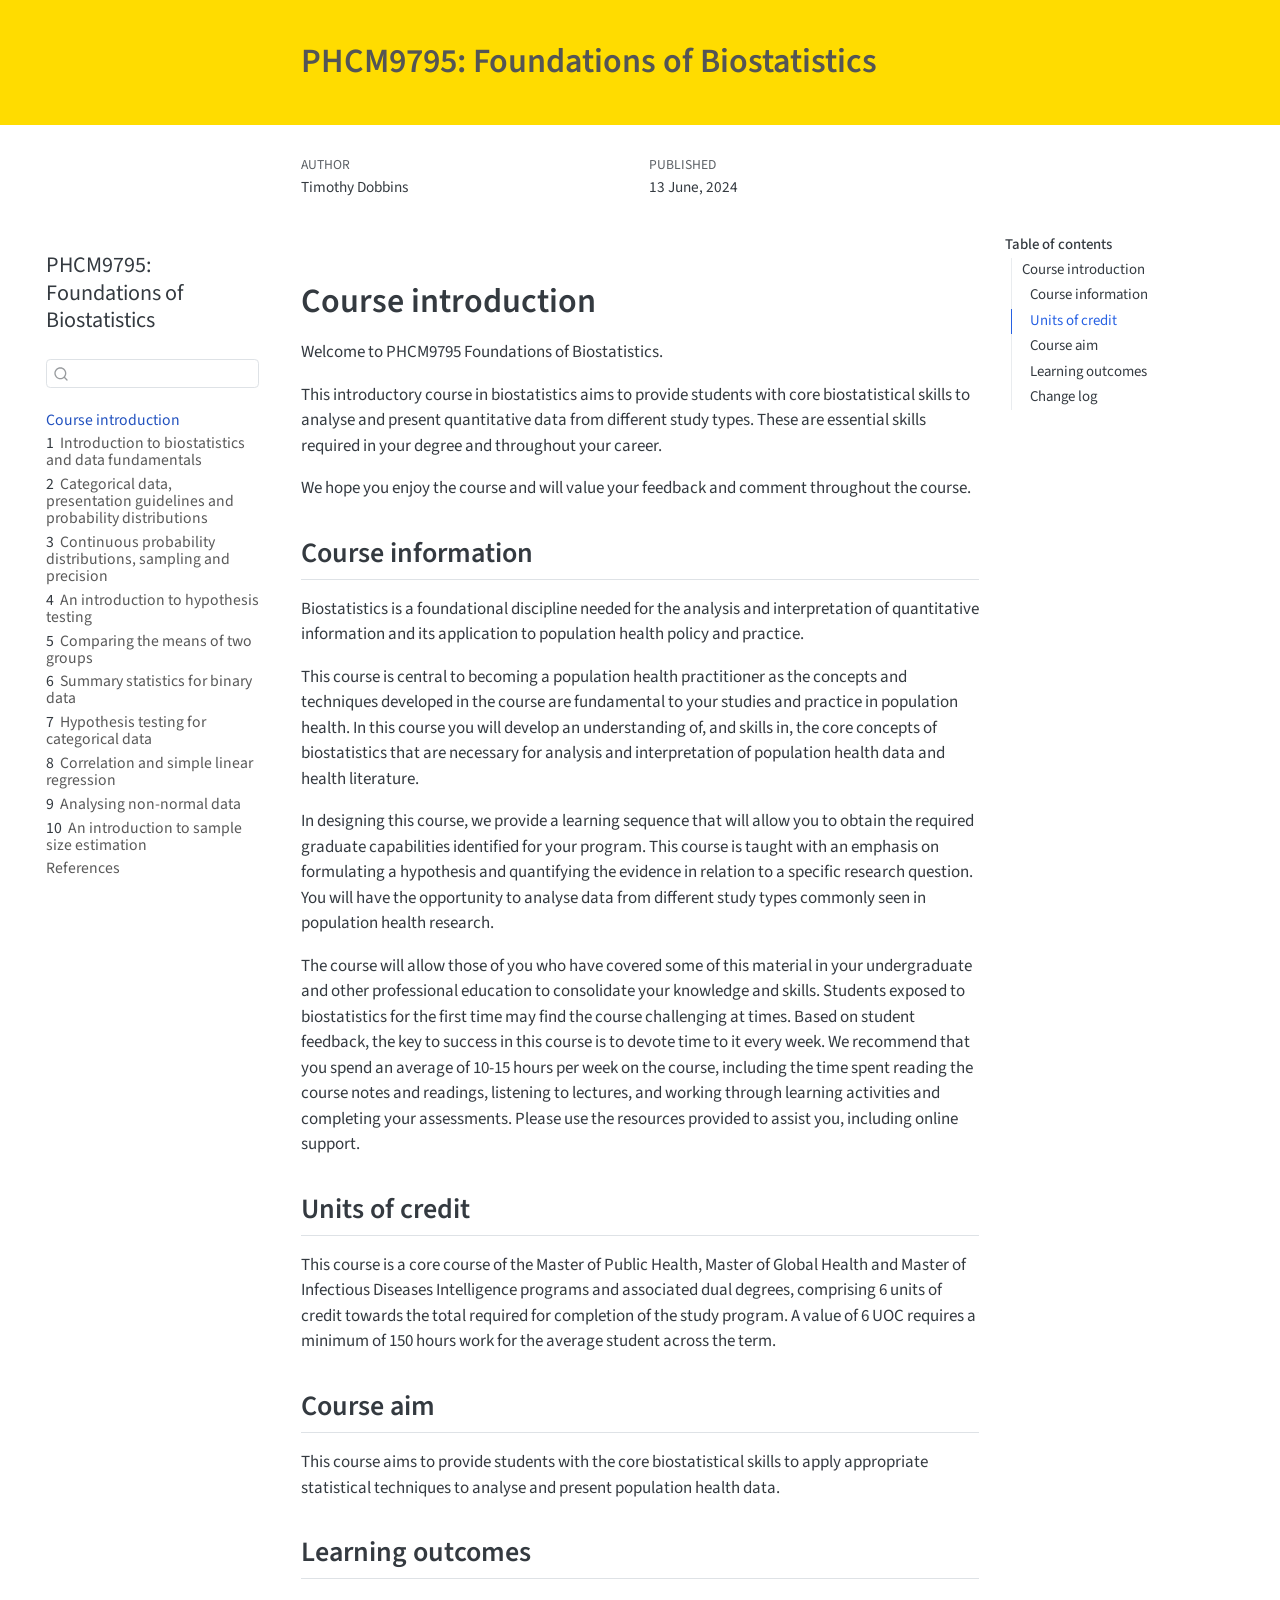
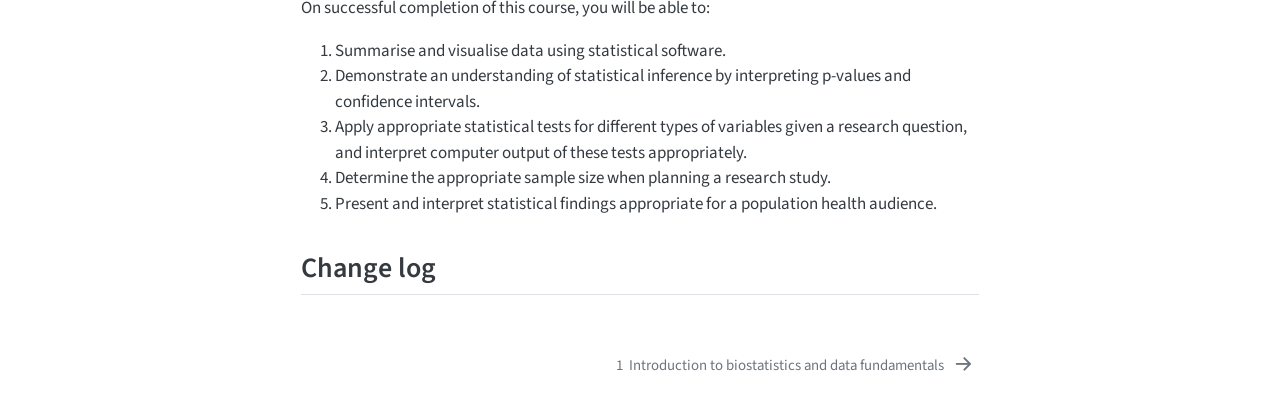
==== docs/index.html @ a978a76d "Full draft of revised theory" ====
<!DOCTYPE html>
<html xmlns="http://www.w3.org/1999/xhtml" lang="en" xml:lang="en"><head>

<meta charset="utf-8">
<meta name="generator" content="quarto-1.7.30">

<meta name="viewport" content="width=device-width, initial-scale=1.0, user-scalable=yes">

<meta name="author" content="Timothy Dobbins">

<title>PHCM9795: Foundations of Biostatistics</title>
<style>
code{white-space: pre-wrap;}
span.smallcaps{font-variant: small-caps;}
div.columns{display: flex; gap: min(4vw, 1.5em);}
div.column{flex: auto; overflow-x: auto;}
div.hanging-indent{margin-left: 1.5em; text-indent: -1.5em;}
ul.task-list{list-style: none;}
ul.task-list li input[type="checkbox"] {
  width: 0.8em;
  margin: 0 0.8em 0.2em -1em; /* quarto-specific, see https://github.com/quarto-dev/quarto-cli/issues/4556 */ 
  vertical-align: middle;
}
</style>


<script src="site_libs/quarto-nav/quarto-nav.js"></script>
<script src="site_libs/quarto-nav/headroom.min.js"></script>
<script src="site_libs/clipboard/clipboard.min.js"></script>
<script src="site_libs/quarto-search/autocomplete.umd.js"></script>
<script src="site_libs/quarto-search/fuse.min.js"></script>
<script src="site_libs/quarto-search/quarto-search.js"></script>
<meta name="quarto:offset" content="./">
<link href="./01-intro.html" rel="next">
<script src="site_libs/quarto-html/quarto.js" type="module"></script>
<script src="site_libs/quarto-html/tabsets/tabsets.js" type="module"></script>
<script src="site_libs/quarto-html/popper.min.js"></script>
<script src="site_libs/quarto-html/tippy.umd.min.js"></script>
<script src="site_libs/quarto-html/anchor.min.js"></script>
<link href="site_libs/quarto-html/tippy.css" rel="stylesheet">
<link href="site_libs/quarto-html/quarto-syntax-highlighting-eec57d228108029869aff2aaa2fb6ef4.css" rel="stylesheet" id="quarto-text-highlighting-styles">
<script src="site_libs/bootstrap/bootstrap.min.js"></script>
<link href="site_libs/bootstrap/bootstrap-icons.css" rel="stylesheet">
<link href="site_libs/bootstrap/bootstrap-9a71a2450f5674972ff858c43d8deec0.min.css" rel="stylesheet" append-hash="true" id="quarto-bootstrap" data-mode="light">
<script id="quarto-search-options" type="application/json">{
  "location": "sidebar",
  "copy-button": false,
  "collapse-after": 3,
  "panel-placement": "start",
  "type": "textbox",
  "limit": 50,
  "keyboard-shortcut": [
    "f",
    "/",
    "s"
  ],
  "show-item-context": false,
  "language": {
    "search-no-results-text": "No results",
    "search-matching-documents-text": "matching documents",
    "search-copy-link-title": "Copy link to search",
    "search-hide-matches-text": "Hide additional matches",
    "search-more-match-text": "more match in this document",
    "search-more-matches-text": "more matches in this document",
    "search-clear-button-title": "Clear",
    "search-text-placeholder": "",
    "search-detached-cancel-button-title": "Cancel",
    "search-submit-button-title": "Submit",
    "search-label": "Search"
  }
}</script>
<style>

      .quarto-title-block .quarto-title-banner {
        background: #ffdc00;
      }
</style>


</head>

<body class="nav-sidebar floating quarto-light">

<div id="quarto-search-results"></div>
  <header id="quarto-header" class="headroom fixed-top quarto-banner">
  <nav class="quarto-secondary-nav">
    <div class="container-fluid d-flex">
      <button type="button" class="quarto-btn-toggle btn" data-bs-toggle="collapse" role="button" data-bs-target=".quarto-sidebar-collapse-item" aria-controls="quarto-sidebar" aria-expanded="false" aria-label="Toggle sidebar navigation" onclick="if (window.quartoToggleHeadroom) { window.quartoToggleHeadroom(); }">
        <i class="bi bi-layout-text-sidebar-reverse"></i>
      </button>
        <nav class="quarto-page-breadcrumbs" aria-label="breadcrumb"><ol class="breadcrumb"><li class="breadcrumb-item"><a href="./index.html">Course introduction</a></li></ol></nav>
        <a class="flex-grow-1" role="navigation" data-bs-toggle="collapse" data-bs-target=".quarto-sidebar-collapse-item" aria-controls="quarto-sidebar" aria-expanded="false" aria-label="Toggle sidebar navigation" onclick="if (window.quartoToggleHeadroom) { window.quartoToggleHeadroom(); }">      
        </a>
      <button type="button" class="btn quarto-search-button" aria-label="Search" onclick="window.quartoOpenSearch();">
        <i class="bi bi-search"></i>
      </button>
    </div>
  </nav>
</header>
<!-- content -->
<header id="title-block-header" class="quarto-title-block default page-columns page-full">
  <div class="quarto-title-banner page-columns page-full">
    <div class="quarto-title column-body">
      <h1 class="title">PHCM9795: Foundations of Biostatistics</h1>
                      </div>
  </div>
    
  
  <div class="quarto-title-meta">

      <div>
      <div class="quarto-title-meta-heading">Author</div>
      <div class="quarto-title-meta-contents">
               <p>Timothy Dobbins </p>
            </div>
    </div>
      
      <div>
      <div class="quarto-title-meta-heading">Published</div>
      <div class="quarto-title-meta-contents">
        <p class="date">13 June, 2024</p>
      </div>
    </div>
    
      
    </div>
    
  
  </header><div id="quarto-content" class="quarto-container page-columns page-rows-contents page-layout-article">
<!-- sidebar -->
  <nav id="quarto-sidebar" class="sidebar collapse collapse-horizontal quarto-sidebar-collapse-item sidebar-navigation floating overflow-auto">
    <div class="pt-lg-2 mt-2 text-left sidebar-header">
    <div class="sidebar-title mb-0 py-0">
      <a href="./">PHCM9795: Foundations of Biostatistics</a> 
    </div>
      </div>
        <div class="mt-2 flex-shrink-0 align-items-center">
        <div class="sidebar-search">
        <div id="quarto-search" class="" title="Search"></div>
        </div>
        </div>
    <div class="sidebar-menu-container"> 
    <ul class="list-unstyled mt-1">
        <li class="sidebar-item">
  <div class="sidebar-item-container"> 
  <a href="./index.html" class="sidebar-item-text sidebar-link active">
 <span class="menu-text">Course introduction</span></a>
  </div>
</li>
        <li class="sidebar-item">
  <div class="sidebar-item-container"> 
  <a href="./01-intro.html" class="sidebar-item-text sidebar-link">
 <span class="menu-text"><span class="chapter-number">1</span>&nbsp; <span class="chapter-title">Introduction to biostatistics and data fundamentals</span></span></a>
  </div>
</li>
        <li class="sidebar-item">
  <div class="sidebar-item-container"> 
  <a href="./02-probability.html" class="sidebar-item-text sidebar-link">
 <span class="menu-text"><span class="chapter-number">2</span>&nbsp; <span class="chapter-title">Categorical data, presentation guidelines and probability distributions</span></span></a>
  </div>
</li>
        <li class="sidebar-item">
  <div class="sidebar-item-container"> 
  <a href="./03-precision.html" class="sidebar-item-text sidebar-link">
 <span class="menu-text"><span class="chapter-number">3</span>&nbsp; <span class="chapter-title">Continuous probability distributions, sampling and precision</span></span></a>
  </div>
</li>
        <li class="sidebar-item">
  <div class="sidebar-item-container"> 
  <a href="./04-hypothesis-testing.html" class="sidebar-item-text sidebar-link">
 <span class="menu-text"><span class="chapter-number">4</span>&nbsp; <span class="chapter-title">An introduction to hypothesis testing</span></span></a>
  </div>
</li>
        <li class="sidebar-item">
  <div class="sidebar-item-container"> 
  <a href="./05-comparing-two-means.html" class="sidebar-item-text sidebar-link">
 <span class="menu-text"><span class="chapter-number">5</span>&nbsp; <span class="chapter-title">Comparing the means of two groups</span></span></a>
  </div>
</li>
        <li class="sidebar-item">
  <div class="sidebar-item-container"> 
  <a href="./06-proportions.html" class="sidebar-item-text sidebar-link">
 <span class="menu-text"><span class="chapter-number">6</span>&nbsp; <span class="chapter-title">Summary statistics for binary data</span></span></a>
  </div>
</li>
        <li class="sidebar-item">
  <div class="sidebar-item-container"> 
  <a href="./07-testing-proportions.html" class="sidebar-item-text sidebar-link">
 <span class="menu-text"><span class="chapter-number">7</span>&nbsp; <span class="chapter-title">Hypothesis testing for categorical data</span></span></a>
  </div>
</li>
        <li class="sidebar-item">
  <div class="sidebar-item-container"> 
  <a href="./08-correlation-and-regression.html" class="sidebar-item-text sidebar-link">
 <span class="menu-text"><span class="chapter-number">8</span>&nbsp; <span class="chapter-title">Correlation and simple linear regression</span></span></a>
  </div>
</li>
        <li class="sidebar-item">
  <div class="sidebar-item-container"> 
  <a href="./09-non-parametrics.html" class="sidebar-item-text sidebar-link">
 <span class="menu-text"><span class="chapter-number">9</span>&nbsp; <span class="chapter-title">Analysing non-normal data</span></span></a>
  </div>
</li>
        <li class="sidebar-item">
  <div class="sidebar-item-container"> 
  <a href="./10-sample-size.html" class="sidebar-item-text sidebar-link">
 <span class="menu-text"><span class="chapter-number">10</span>&nbsp; <span class="chapter-title">An introduction to sample size estimation</span></span></a>
  </div>
</li>
        <li class="sidebar-item">
  <div class="sidebar-item-container"> 
  <a href="./references.html" class="sidebar-item-text sidebar-link">
 <span class="menu-text">References</span></a>
  </div>
</li>
    </ul>
    </div>
</nav>
<div id="quarto-sidebar-glass" class="quarto-sidebar-collapse-item" data-bs-toggle="collapse" data-bs-target=".quarto-sidebar-collapse-item"></div>
<!-- margin-sidebar -->
    <div id="quarto-margin-sidebar" class="sidebar margin-sidebar">
        <nav id="TOC" role="doc-toc" class="toc-active">
    <h2 id="toc-title">Table of contents</h2>
   
  <ul>
  <li><a href="#course-introduction" id="toc-course-introduction" class="nav-link active" data-scroll-target="#course-introduction">Course introduction</a>
  <ul class="collapse">
  <li><a href="#course-information" id="toc-course-information" class="nav-link" data-scroll-target="#course-information">Course information</a></li>
  <li><a href="#units-of-credit" id="toc-units-of-credit" class="nav-link" data-scroll-target="#units-of-credit">Units of credit</a></li>
  <li><a href="#course-aim" id="toc-course-aim" class="nav-link" data-scroll-target="#course-aim">Course aim</a></li>
  <li><a href="#learning-outcomes" id="toc-learning-outcomes" class="nav-link" data-scroll-target="#learning-outcomes">Learning outcomes</a></li>
  <li><a href="#change-log" id="toc-change-log" class="nav-link" data-scroll-target="#change-log">Change log</a></li>
  </ul></li>
  </ul>
</nav>
    </div>
<!-- main -->
<main class="content quarto-banner-title-block" id="quarto-document-content">





<section id="course-introduction" class="level1 unnumbered">
<h1 class="unnumbered">Course introduction</h1>
<p>Welcome to PHCM9795 Foundations of Biostatistics.</p>
<p>This introductory course in biostatistics aims to provide students with core biostatistical skills to analyse and present quantitative data from different study types. These are essential skills required in your degree and throughout your career.</p>
<p>We hope you enjoy the course and will value your feedback and comment throughout the course.</p>
<section id="course-information" class="level2 unnumbered">
<h2 class="unnumbered anchored" data-anchor-id="course-information">Course information</h2>
<p>Biostatistics is a foundational discipline needed for the analysis and interpretation of quantitative information and its application to population health policy and practice.</p>
<p>This course is central to becoming a population health practitioner as the concepts and techniques developed in the course are fundamental to your studies and practice in population health. In this course you will develop an understanding of, and skills in, the core concepts of biostatistics that are necessary for analysis and interpretation of population health data and health literature.</p>
<p>In designing this course, we provide a learning sequence that will allow you to obtain the required graduate capabilities identified for your program. This course is taught with an emphasis on formulating a hypothesis and quantifying the evidence in relation to a specific research question. You will have the opportunity to analyse data from different study types commonly seen in population health research.</p>
<p>The course will allow those of you who have covered some of this material in your undergraduate and other professional education to consolidate your knowledge and skills. Students exposed to biostatistics for the first time may find the course challenging at times. Based on student feedback, the key to success in this course is to devote time to it every week. We recommend that you spend an average of 10-15 hours per week on the course, including the time spent reading the course notes and readings, listening to lectures, and working through learning activities and completing your assessments. Please use the resources provided to assist you, including online support.</p>
</section>
<section id="units-of-credit" class="level2 unnumbered">
<h2 class="unnumbered anchored" data-anchor-id="units-of-credit">Units of credit</h2>
<p>This course is a core course of the Master of Public Health, Master of Global Health and Master of Infectious Diseases Intelligence programs and associated dual degrees, comprising 6 units of credit towards the total required for completion of the study program. A value of 6 UOC requires a minimum of 150 hours work for the average student across the term.</p>
</section>
<section id="course-aim" class="level2 unnumbered">
<h2 class="unnumbered anchored" data-anchor-id="course-aim">Course aim</h2>
<p>This course aims to provide students with the core biostatistical skills to apply appropriate statistical techniques to analyse and present population health data.</p>
</section>
<section id="learning-outcomes" class="level2 unnumbered">
<h2 class="unnumbered anchored" data-anchor-id="learning-outcomes">Learning outcomes</h2>
<p>On successful completion of this course, you will be able to:</p>
<ol type="1">
<li>Summarise and visualise data using statistical software.</li>
<li>Demonstrate an understanding of statistical inference by interpreting p-values and confidence intervals.</li>
<li>Apply appropriate statistical tests for different types of variables given a research question, and interpret computer output of these tests appropriately.</li>
<li>Determine the appropriate sample size when planning a research study.</li>
<li>Present and interpret statistical findings appropriate for a population health audience.</li>
</ol>
</section>
<section id="change-log" class="level2">
<h2 class="anchored" data-anchor-id="change-log">Change log</h2>


</section>
</section>

</main> <!-- /main -->
<script id="quarto-html-after-body" type="application/javascript">
  window.document.addEventListener("DOMContentLoaded", function (event) {
    const icon = "";
    const anchorJS = new window.AnchorJS();
    anchorJS.options = {
      placement: 'right',
      icon: icon
    };
    anchorJS.add('.anchored');
    const isCodeAnnotation = (el) => {
      for (const clz of el.classList) {
        if (clz.startsWith('code-annotation-')) {                     
          return true;
        }
      }
      return false;
    }
    const onCopySuccess = function(e) {
      // button target
      const button = e.trigger;
      // don't keep focus
      button.blur();
      // flash "checked"
      button.classList.add('code-copy-button-checked');
      var currentTitle = button.getAttribute("title");
      button.setAttribute("title", "Copied!");
      let tooltip;
      if (window.bootstrap) {
        button.setAttribute("data-bs-toggle", "tooltip");
        button.setAttribute("data-bs-placement", "left");
        button.setAttribute("data-bs-title", "Copied!");
        tooltip = new bootstrap.Tooltip(button, 
          { trigger: "manual", 
            customClass: "code-copy-button-tooltip",
            offset: [0, -8]});
        tooltip.show();    
      }
      setTimeout(function() {
        if (tooltip) {
          tooltip.hide();
          button.removeAttribute("data-bs-title");
          button.removeAttribute("data-bs-toggle");
          button.removeAttribute("data-bs-placement");
        }
        button.setAttribute("title", currentTitle);
        button.classList.remove('code-copy-button-checked');
      }, 1000);
      // clear code selection
      e.clearSelection();
    }
    const getTextToCopy = function(trigger) {
        const codeEl = trigger.previousElementSibling.cloneNode(true);
        for (const childEl of codeEl.children) {
          if (isCodeAnnotation(childEl)) {
            childEl.remove();
          }
        }
        return codeEl.innerText;
    }
    const clipboard = new window.ClipboardJS('.code-copy-button:not([data-in-quarto-modal])', {
      text: getTextToCopy
    });
    clipboard.on('success', onCopySuccess);
    if (window.document.getElementById('quarto-embedded-source-code-modal')) {
      const clipboardModal = new window.ClipboardJS('.code-copy-button[data-in-quarto-modal]', {
        text: getTextToCopy,
        container: window.document.getElementById('quarto-embedded-source-code-modal')
      });
      clipboardModal.on('success', onCopySuccess);
    }
      var localhostRegex = new RegExp(/^(?:http|https):\/\/localhost\:?[0-9]*\//);
      var mailtoRegex = new RegExp(/^mailto:/);
        var filterRegex = new RegExp('/' + window.location.host + '/');
      var isInternal = (href) => {
          return filterRegex.test(href) || localhostRegex.test(href) || mailtoRegex.test(href);
      }
      // Inspect non-navigation links and adorn them if external
     var links = window.document.querySelectorAll('a[href]:not(.nav-link):not(.navbar-brand):not(.toc-action):not(.sidebar-link):not(.sidebar-item-toggle):not(.pagination-link):not(.no-external):not([aria-hidden]):not(.dropdown-item):not(.quarto-navigation-tool):not(.about-link)');
      for (var i=0; i<links.length; i++) {
        const link = links[i];
        if (!isInternal(link.href)) {
          // undo the damage that might have been done by quarto-nav.js in the case of
          // links that we want to consider external
          if (link.dataset.originalHref !== undefined) {
            link.href = link.dataset.originalHref;
          }
        }
      }
    function tippyHover(el, contentFn, onTriggerFn, onUntriggerFn) {
      const config = {
        allowHTML: true,
        maxWidth: 500,
        delay: 100,
        arrow: false,
        appendTo: function(el) {
            return el.parentElement;
        },
        interactive: true,
        interactiveBorder: 10,
        theme: 'quarto',
        placement: 'bottom-start',
      };
      if (contentFn) {
        config.content = contentFn;
      }
      if (onTriggerFn) {
        config.onTrigger = onTriggerFn;
      }
      if (onUntriggerFn) {
        config.onUntrigger = onUntriggerFn;
      }
      window.tippy(el, config); 
    }
    const noterefs = window.document.querySelectorAll('a[role="doc-noteref"]');
    for (var i=0; i<noterefs.length; i++) {
      const ref = noterefs[i];
      tippyHover(ref, function() {
        // use id or data attribute instead here
        let href = ref.getAttribute('data-footnote-href') || ref.getAttribute('href');
        try { href = new URL(href).hash; } catch {}
        const id = href.replace(/^#\/?/, "");
        const note = window.document.getElementById(id);
        if (note) {
          return note.innerHTML;
        } else {
          return "";
        }
      });
    }
    const xrefs = window.document.querySelectorAll('a.quarto-xref');
    const processXRef = (id, note) => {
      // Strip column container classes
      const stripColumnClz = (el) => {
        el.classList.remove("page-full", "page-columns");
        if (el.children) {
          for (const child of el.children) {
            stripColumnClz(child);
          }
        }
      }
      stripColumnClz(note)
      if (id === null || id.startsWith('sec-')) {
        // Special case sections, only their first couple elements
        const container = document.createElement("div");
        if (note.children && note.children.length > 2) {
          container.appendChild(note.children[0].cloneNode(true));
          for (let i = 1; i < note.children.length; i++) {
            const child = note.children[i];
            if (child.tagName === "P" && child.innerText === "") {
              continue;
            } else {
              container.appendChild(child.cloneNode(true));
              break;
            }
          }
          if (window.Quarto?.typesetMath) {
            window.Quarto.typesetMath(container);
          }
          return container.innerHTML
        } else {
          if (window.Quarto?.typesetMath) {
            window.Quarto.typesetMath(note);
          }
          return note.innerHTML;
        }
      } else {
        // Remove any anchor links if they are present
        const anchorLink = note.querySelector('a.anchorjs-link');
        if (anchorLink) {
          anchorLink.remove();
        }
        if (window.Quarto?.typesetMath) {
          window.Quarto.typesetMath(note);
        }
        if (note.classList.contains("callout")) {
          return note.outerHTML;
        } else {
          return note.innerHTML;
        }
      }
    }
    for (var i=0; i<xrefs.length; i++) {
      const xref = xrefs[i];
      tippyHover(xref, undefined, function(instance) {
        instance.disable();
        let url = xref.getAttribute('href');
        let hash = undefined; 
        if (url.startsWith('#')) {
          hash = url;
        } else {
          try { hash = new URL(url).hash; } catch {}
        }
        if (hash) {
          const id = hash.replace(/^#\/?/, "");
          const note = window.document.getElementById(id);
          if (note !== null) {
            try {
              const html = processXRef(id, note.cloneNode(true));
              instance.setContent(html);
            } finally {
              instance.enable();
              instance.show();
            }
          } else {
            // See if we can fetch this
            fetch(url.split('#')[0])
            .then(res => res.text())
            .then(html => {
              const parser = new DOMParser();
              const htmlDoc = parser.parseFromString(html, "text/html");
              const note = htmlDoc.getElementById(id);
              if (note !== null) {
                const html = processXRef(id, note);
                instance.setContent(html);
              } 
            }).finally(() => {
              instance.enable();
              instance.show();
            });
          }
        } else {
          // See if we can fetch a full url (with no hash to target)
          // This is a special case and we should probably do some content thinning / targeting
          fetch(url)
          .then(res => res.text())
          .then(html => {
            const parser = new DOMParser();
            const htmlDoc = parser.parseFromString(html, "text/html");
            const note = htmlDoc.querySelector('main.content');
            if (note !== null) {
              // This should only happen for chapter cross references
              // (since there is no id in the URL)
              // remove the first header
              if (note.children.length > 0 && note.children[0].tagName === "HEADER") {
                note.children[0].remove();
              }
              const html = processXRef(null, note);
              instance.setContent(html);
            } 
          }).finally(() => {
            instance.enable();
            instance.show();
          });
        }
      }, function(instance) {
      });
    }
        let selectedAnnoteEl;
        const selectorForAnnotation = ( cell, annotation) => {
          let cellAttr = 'data-code-cell="' + cell + '"';
          let lineAttr = 'data-code-annotation="' +  annotation + '"';
          const selector = 'span[' + cellAttr + '][' + lineAttr + ']';
          return selector;
        }
        const selectCodeLines = (annoteEl) => {
          const doc = window.document;
          const targetCell = annoteEl.getAttribute("data-target-cell");
          const targetAnnotation = annoteEl.getAttribute("data-target-annotation");
          const annoteSpan = window.document.querySelector(selectorForAnnotation(targetCell, targetAnnotation));
          const lines = annoteSpan.getAttribute("data-code-lines").split(",");
          const lineIds = lines.map((line) => {
            return targetCell + "-" + line;
          })
          let top = null;
          let height = null;
          let parent = null;
          if (lineIds.length > 0) {
              //compute the position of the single el (top and bottom and make a div)
              const el = window.document.getElementById(lineIds[0]);
              top = el.offsetTop;
              height = el.offsetHeight;
              parent = el.parentElement.parentElement;
            if (lineIds.length > 1) {
              const lastEl = window.document.getElementById(lineIds[lineIds.length - 1]);
              const bottom = lastEl.offsetTop + lastEl.offsetHeight;
              height = bottom - top;
            }
            if (top !== null && height !== null && parent !== null) {
              // cook up a div (if necessary) and position it 
              let div = window.document.getElementById("code-annotation-line-highlight");
              if (div === null) {
                div = window.document.createElement("div");
                div.setAttribute("id", "code-annotation-line-highlight");
                div.style.position = 'absolute';
                parent.appendChild(div);
              }
              div.style.top = top - 2 + "px";
              div.style.height = height + 4 + "px";
              div.style.left = 0;
              let gutterDiv = window.document.getElementById("code-annotation-line-highlight-gutter");
              if (gutterDiv === null) {
                gutterDiv = window.document.createElement("div");
                gutterDiv.setAttribute("id", "code-annotation-line-highlight-gutter");
                gutterDiv.style.position = 'absolute';
                const codeCell = window.document.getElementById(targetCell);
                const gutter = codeCell.querySelector('.code-annotation-gutter');
                gutter.appendChild(gutterDiv);
              }
              gutterDiv.style.top = top - 2 + "px";
              gutterDiv.style.height = height + 4 + "px";
            }
            selectedAnnoteEl = annoteEl;
          }
        };
        const unselectCodeLines = () => {
          const elementsIds = ["code-annotation-line-highlight", "code-annotation-line-highlight-gutter"];
          elementsIds.forEach((elId) => {
            const div = window.document.getElementById(elId);
            if (div) {
              div.remove();
            }
          });
          selectedAnnoteEl = undefined;
        };
          // Handle positioning of the toggle
      window.addEventListener(
        "resize",
        throttle(() => {
          elRect = undefined;
          if (selectedAnnoteEl) {
            selectCodeLines(selectedAnnoteEl);
          }
        }, 10)
      );
      function throttle(fn, ms) {
      let throttle = false;
      let timer;
        return (...args) => {
          if(!throttle) { // first call gets through
              fn.apply(this, args);
              throttle = true;
          } else { // all the others get throttled
              if(timer) clearTimeout(timer); // cancel #2
              timer = setTimeout(() => {
                fn.apply(this, args);
                timer = throttle = false;
              }, ms);
          }
        };
      }
        // Attach click handler to the DT
        const annoteDls = window.document.querySelectorAll('dt[data-target-cell]');
        for (const annoteDlNode of annoteDls) {
          annoteDlNode.addEventListener('click', (event) => {
            const clickedEl = event.target;
            if (clickedEl !== selectedAnnoteEl) {
              unselectCodeLines();
              const activeEl = window.document.querySelector('dt[data-target-cell].code-annotation-active');
              if (activeEl) {
                activeEl.classList.remove('code-annotation-active');
              }
              selectCodeLines(clickedEl);
              clickedEl.classList.add('code-annotation-active');
            } else {
              // Unselect the line
              unselectCodeLines();
              clickedEl.classList.remove('code-annotation-active');
            }
          });
        }
    const findCites = (el) => {
      const parentEl = el.parentElement;
      if (parentEl) {
        const cites = parentEl.dataset.cites;
        if (cites) {
          return {
            el,
            cites: cites.split(' ')
          };
        } else {
          return findCites(el.parentElement)
        }
      } else {
        return undefined;
      }
    };
    var bibliorefs = window.document.querySelectorAll('a[role="doc-biblioref"]');
    for (var i=0; i<bibliorefs.length; i++) {
      const ref = bibliorefs[i];
      const citeInfo = findCites(ref);
      if (citeInfo) {
        tippyHover(citeInfo.el, function() {
          var popup = window.document.createElement('div');
          citeInfo.cites.forEach(function(cite) {
            var citeDiv = window.document.createElement('div');
            citeDiv.classList.add('hanging-indent');
            citeDiv.classList.add('csl-entry');
            var biblioDiv = window.document.getElementById('ref-' + cite);
            if (biblioDiv) {
              citeDiv.innerHTML = biblioDiv.innerHTML;
            }
            popup.appendChild(citeDiv);
          });
          return popup.innerHTML;
        });
      }
    }
  });
  </script>
<nav class="page-navigation">
  <div class="nav-page nav-page-previous">
  </div>
  <div class="nav-page nav-page-next">
      <a href="./01-intro.html" class="pagination-link" aria-label="Introduction to biostatistics and data fundamentals">
        <span class="nav-page-text"><span class="chapter-number">1</span>&nbsp; <span class="chapter-title">Introduction to biostatistics and data fundamentals</span></span> <i class="bi bi-arrow-right-short"></i>
      </a>
  </div>
</nav>
</div> <!-- /content -->




</body></html>
---- docs/site_libs/quarto-html/tippy.css ----
.tippy-box[data-animation=fade][data-state=hidden]{opacity:0}[data-tippy-root]{max-width:calc(100vw - 10px)}.tippy-box{position:relative;background-color:#333;color:#fff;border-radius:4px;font-size:14px;line-height:1.4;white-space:normal;outline:0;transition-property:transform,visibility,opacity}.tippy-box[data-placement^=top]>.tippy-arrow{bottom:0}.tippy-box[data-placement^=top]>.tippy-arrow:before{bottom:-7px;left:0;border-width:8px 8px 0;border-top-color:initial;transform-origin:center top}.tippy-box[data-placement^=bottom]>.tippy-arrow{top:0}.tippy-box[data-placement^=bottom]>.tippy-arrow:before{top:-7px;left:0;border-width:0 8px 8px;border-bottom-color:initial;transform-origin:center bottom}.tippy-box[data-placement^=left]>.tippy-arrow{right:0}.tippy-box[data-placement^=left]>.tippy-arrow:before{border-width:8px 0 8px 8px;border-left-color:initial;right:-7px;transform-origin:center left}.tippy-box[data-placement^=right]>.tippy-arrow{left:0}.tippy-box[data-placement^=right]>.tippy-arrow:before{left:-7px;border-width:8px 8px 8px 0;border-right-color:initial;transform-origin:center right}.tippy-box[data-inertia][data-state=visible]{transition-timing-function:cubic-bezier(.54,1.5,.38,1.11)}.tippy-arrow{width:16px;height:16px;color:#333}.tippy-arrow:before{content:"";position:absolute;border-color:transparent;border-style:solid}.tippy-content{position:relative;padding:5px 9px;z-index:1}
---- docs/site_libs/quarto-html/quarto-syntax-highlighting-eec57d228108029869aff2aaa2fb6ef4.css ----
/* quarto syntax highlight colors */
:root {
  --quarto-hl-ot-color: #000000;
  --quarto-hl-at-color: #000000;
  --quarto-hl-ss-color: #000000;
  --quarto-hl-an-color: #000000;
  --quarto-hl-re-color: #000000;
  --quarto-hl-fu-color: #000000;
  --quarto-hl-st-color: #000000;
  --quarto-hl-cf-color: #000000;
  --quarto-hl-op-color: #000000;
  --quarto-hl-er-color: #000000;
  --quarto-hl-bn-color: #000000;
  --quarto-hl-al-color: #000000;
  --quarto-hl-va-color: #000000;
  --quarto-hl-bu-color: #000000;
  --quarto-hl-ex-color: #000000;
  --quarto-hl-pp-color: #000000;
  --quarto-hl-in-color: #000000;
  --quarto-hl-vs-color: #000000;
  --quarto-hl-wa-color: #000000;
  --quarto-hl-do-color: #000000;
  --quarto-hl-im-color: #000000;
  --quarto-hl-ch-color: #000000;
  --quarto-hl-dt-color: #000000;
  --quarto-hl-fl-color: #000000;
  --quarto-hl-co-color: #000000;
  --quarto-hl-cv-color: #000000;
  --quarto-hl-cn-color: #000000;
  --quarto-hl-sc-color: #000000;
  --quarto-hl-dv-color: #000000;
  --quarto-hl-kw-color: #000000;
}

/* other quarto variables */
:root {
  --quarto-font-monospace: SFMono-Regular, Menlo, Monaco, Consolas, "Liberation Mono", "Courier New", monospace;
}

/* syntax highlight based on Pandoc's rules */
pre > code.sourceCode > span {
  color: #000000;
  font-style: inherit;
}

code.sourceCode > span {
  color: #000000;
  font-style: inherit;
}

div.sourceCode,
div.sourceCode pre.sourceCode {
  color: #000000;
  font-style: inherit;
}

/* Normal */
code span {
  color: #000000;
  font-style: inherit;
}

/* Alert */
code span.al {
  color: #000000;
  font-style: inherit;
}

/* Annotation */
code span.an {
  color: #000000;
  font-style: italic;
}

/* Attribute */
code span.at {
  color: #000000;
  font-style: inherit;
}

/* BaseN */
code span.bn {
  color: #000000;
  font-style: inherit;
}

/* BuiltIn */
code span.bu {
  color: #000000;
  font-style: inherit;
}

/* ControlFlow */
code span.cf {
  color: #000000;
  font-style: inherit;
}

/* Char */
code span.ch {
  color: #000000;
  font-style: inherit;
}

/* Constant */
code span.cn {
  color: #000000;
  font-style: inherit;
}

/* Comment */
code span.co {
  color: #000000;
  font-style: italic;
}

/* CommentVar */
code span.cv {
  color: #000000;
  font-style: italic;
}

/* Documentation */
code span.do {
  color: #000000;
  font-style: italic;
}

/* DataType */
code span.dt {
  color: #000000;
  font-style: inherit;
}

/* DecVal */
code span.dv {
  color: #000000;
  font-style: inherit;
}

/* Error */
code span.er {
  color: #000000;
  font-style: inherit;
}

/* Extension */
code span.ex {
  color: #000000;
  font-style: inherit;
}

/* Float */
code span.fl {
  color: #000000;
  font-style: inherit;
}

/* Function */
code span.fu {
  color: #000000;
  font-style: inherit;
}

/* Import */
code span.im {
  color: #000000;
  font-style: inherit;
}

/* Information */
code span.in {
  color: #000000;
  font-style: italic;
}

/* Keyword */
code span.kw {
  color: #000000;
  font-style: inherit;
}

/* Operator */
code span.op {
  color: #000000;
  font-style: inherit;
}

/* Other */
code span.ot {
  color: #000000;
  font-style: inherit;
}

/* Preprocessor */
code span.pp {
  color: #000000;
  font-style: inherit;
}

/* RegionMarker */
code span.re {
  color: #000000;
  font-style: inherit;
}

/* SpecialChar */
code span.sc {
  color: #000000;
  font-style: inherit;
}

/* SpecialString */
code span.ss {
  color: #000000;
  font-style: inherit;
}

/* String */
code span.st {
  color: #000000;
  font-style: inherit;
}

/* Variable */
code span.va {
  color: #000000;
  font-style: inherit;
}

/* VerbatimString */
code span.vs {
  color: #000000;
  font-style: inherit;
}

/* Warning */
code span.wa {
  color: #000000;
  font-style: italic;
}

.prevent-inlining {
  content: "</";
}

/*# sourceMappingURL=1cabd4836a7ad628948699d20f496f51.css.map */
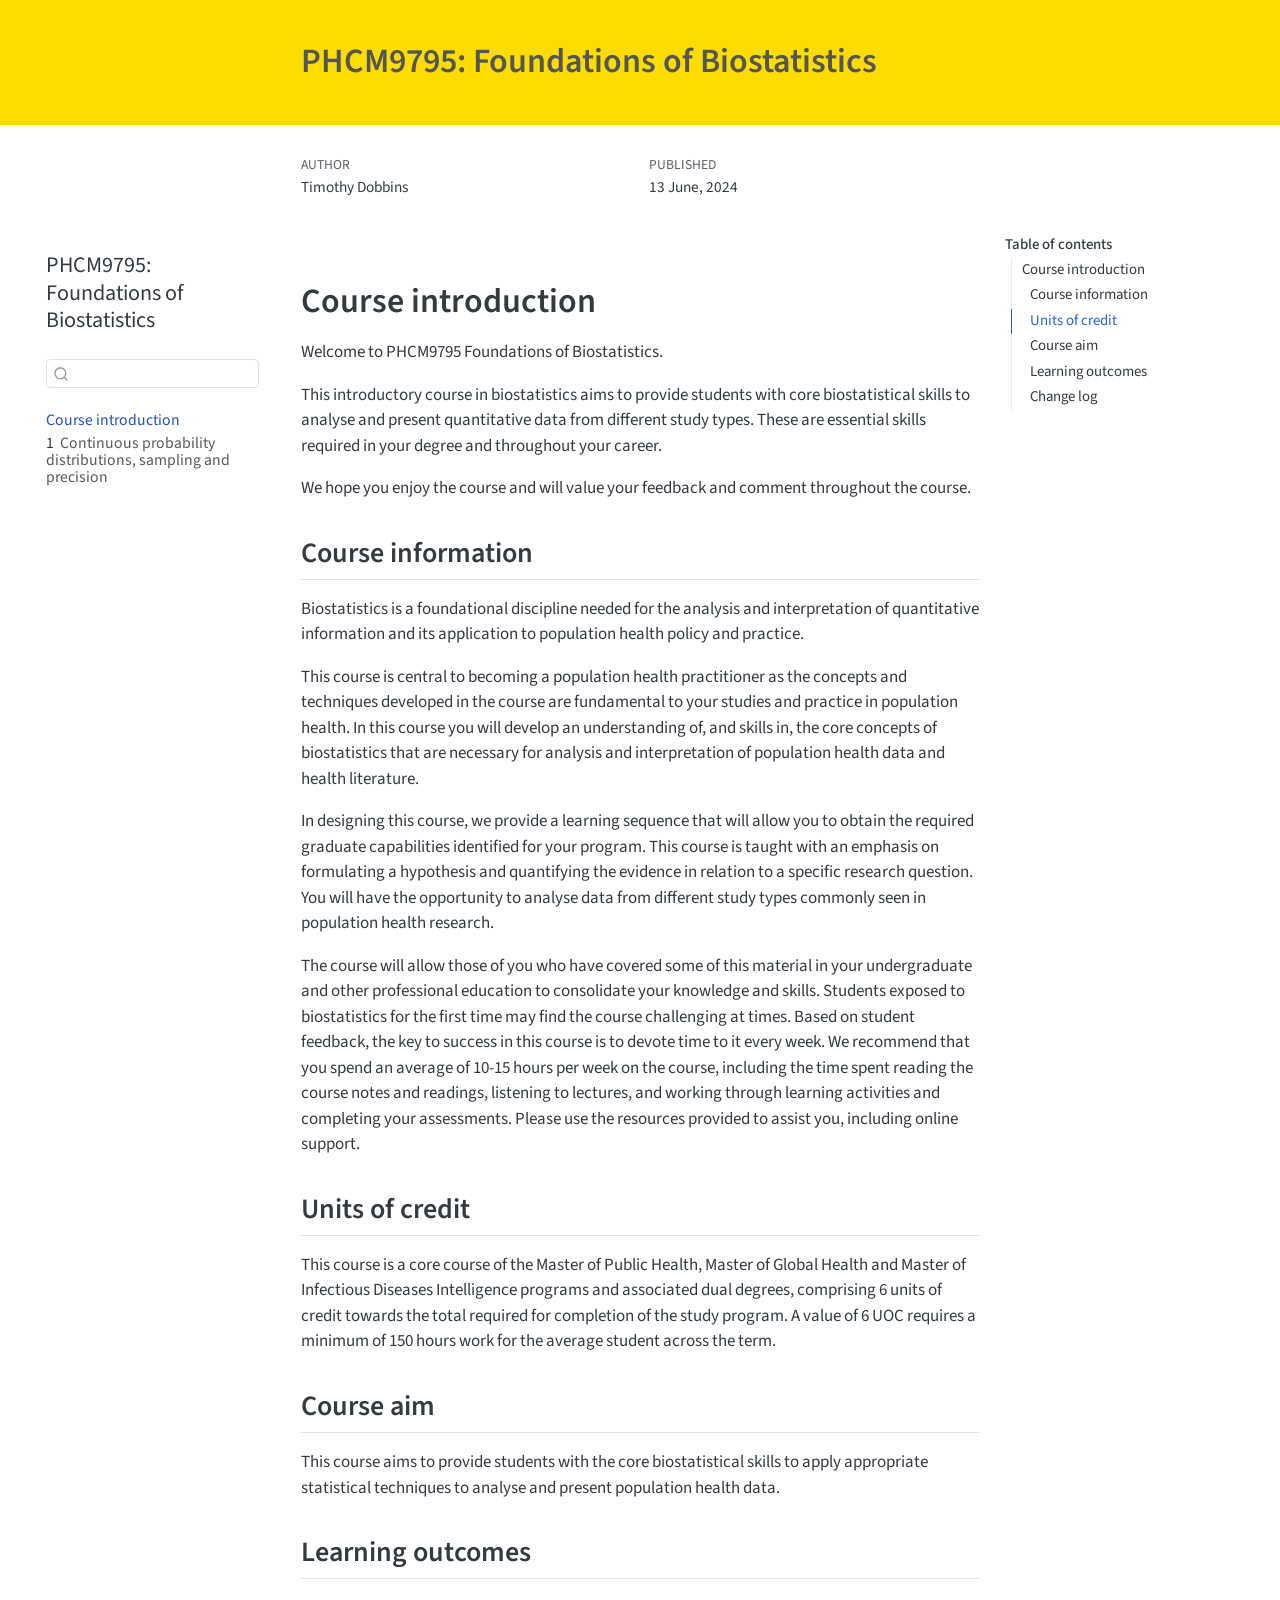
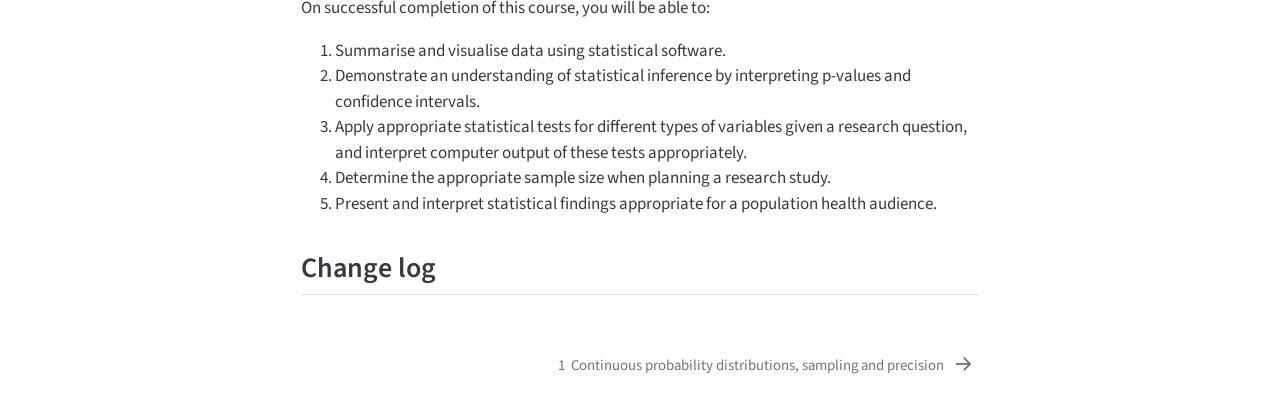
==== commit dbe04374: "Mid-point sync" ====
--- a/docs/index.html
+++ b/docs/index.html
@@ -31,7 +31,7 @@
 <script src="site_libs/quarto-search/fuse.min.js"></script>
 <script src="site_libs/quarto-search/quarto-search.js"></script>
 <meta name="quarto:offset" content="./">
-<link href="./01-intro.html" rel="next">
+<link href="./03-precision.html" rel="next">
 <script src="site_libs/quarto-html/quarto.js" type="module"></script>
 <script src="site_libs/quarto-html/tabsets/tabsets.js" type="module"></script>
 <script src="site_libs/quarto-html/popper.min.js"></script>
@@ -149,68 +149,8 @@
 </li>
         <li class="sidebar-item">
   <div class="sidebar-item-container"> 
-  <a href="./01-intro.html" class="sidebar-item-text sidebar-link">
- <span class="menu-text"><span class="chapter-number">1</span>&nbsp; <span class="chapter-title">Introduction to biostatistics and data fundamentals</span></span></a>
-  </div>
-</li>
-        <li class="sidebar-item">
-  <div class="sidebar-item-container"> 
-  <a href="./02-probability.html" class="sidebar-item-text sidebar-link">
- <span class="menu-text"><span class="chapter-number">2</span>&nbsp; <span class="chapter-title">Categorical data, presentation guidelines and probability distributions</span></span></a>
-  </div>
-</li>
-        <li class="sidebar-item">
-  <div class="sidebar-item-container"> 
   <a href="./03-precision.html" class="sidebar-item-text sidebar-link">
- <span class="menu-text"><span class="chapter-number">3</span>&nbsp; <span class="chapter-title">Continuous probability distributions, sampling and precision</span></span></a>
-  </div>
-</li>
-        <li class="sidebar-item">
-  <div class="sidebar-item-container"> 
-  <a href="./04-hypothesis-testing.html" class="sidebar-item-text sidebar-link">
- <span class="menu-text"><span class="chapter-number">4</span>&nbsp; <span class="chapter-title">An introduction to hypothesis testing</span></span></a>
-  </div>
-</li>
-        <li class="sidebar-item">
-  <div class="sidebar-item-container"> 
-  <a href="./05-comparing-two-means.html" class="sidebar-item-text sidebar-link">
- <span class="menu-text"><span class="chapter-number">5</span>&nbsp; <span class="chapter-title">Comparing the means of two groups</span></span></a>
-  </div>
-</li>
-        <li class="sidebar-item">
-  <div class="sidebar-item-container"> 
-  <a href="./06-proportions.html" class="sidebar-item-text sidebar-link">
- <span class="menu-text"><span class="chapter-number">6</span>&nbsp; <span class="chapter-title">Summary statistics for binary data</span></span></a>
-  </div>
-</li>
-        <li class="sidebar-item">
-  <div class="sidebar-item-container"> 
-  <a href="./07-testing-proportions.html" class="sidebar-item-text sidebar-link">
- <span class="menu-text"><span class="chapter-number">7</span>&nbsp; <span class="chapter-title">Hypothesis testing for categorical data</span></span></a>
-  </div>
-</li>
-        <li class="sidebar-item">
-  <div class="sidebar-item-container"> 
-  <a href="./08-correlation-and-regression.html" class="sidebar-item-text sidebar-link">
- <span class="menu-text"><span class="chapter-number">8</span>&nbsp; <span class="chapter-title">Correlation and simple linear regression</span></span></a>
-  </div>
-</li>
-        <li class="sidebar-item">
-  <div class="sidebar-item-container"> 
-  <a href="./09-non-parametrics.html" class="sidebar-item-text sidebar-link">
- <span class="menu-text"><span class="chapter-number">9</span>&nbsp; <span class="chapter-title">Analysing non-normal data</span></span></a>
-  </div>
-</li>
-        <li class="sidebar-item">
-  <div class="sidebar-item-container"> 
-  <a href="./10-sample-size.html" class="sidebar-item-text sidebar-link">
- <span class="menu-text"><span class="chapter-number">10</span>&nbsp; <span class="chapter-title">An introduction to sample size estimation</span></span></a>
-  </div>
-</li>
-        <li class="sidebar-item">
-  <div class="sidebar-item-container"> 
-  <a href="./references.html" class="sidebar-item-text sidebar-link">
- <span class="menu-text">References</span></a>
+ <span class="menu-text"><span class="chapter-number">1</span>&nbsp; <span class="chapter-title">Continuous probability distributions, sampling and precision</span></span></a>
   </div>
 </li>
     </ul>
@@ -683,8 +623,8 @@
   <div class="nav-page nav-page-previous">
   </div>
   <div class="nav-page nav-page-next">
-      <a href="./01-intro.html" class="pagination-link" aria-label="Introduction to biostatistics and data fundamentals">
-        <span class="nav-page-text"><span class="chapter-number">1</span>&nbsp; <span class="chapter-title">Introduction to biostatistics and data fundamentals</span></span> <i class="bi bi-arrow-right-short"></i>
+      <a href="./03-precision.html" class="pagination-link" aria-label="Continuous probability distributions, sampling and precision">
+        <span class="nav-page-text"><span class="chapter-number">1</span>&nbsp; <span class="chapter-title">Continuous probability distributions, sampling and precision</span></span> <i class="bi bi-arrow-right-short"></i>
       </a>
   </div>
 </nav>
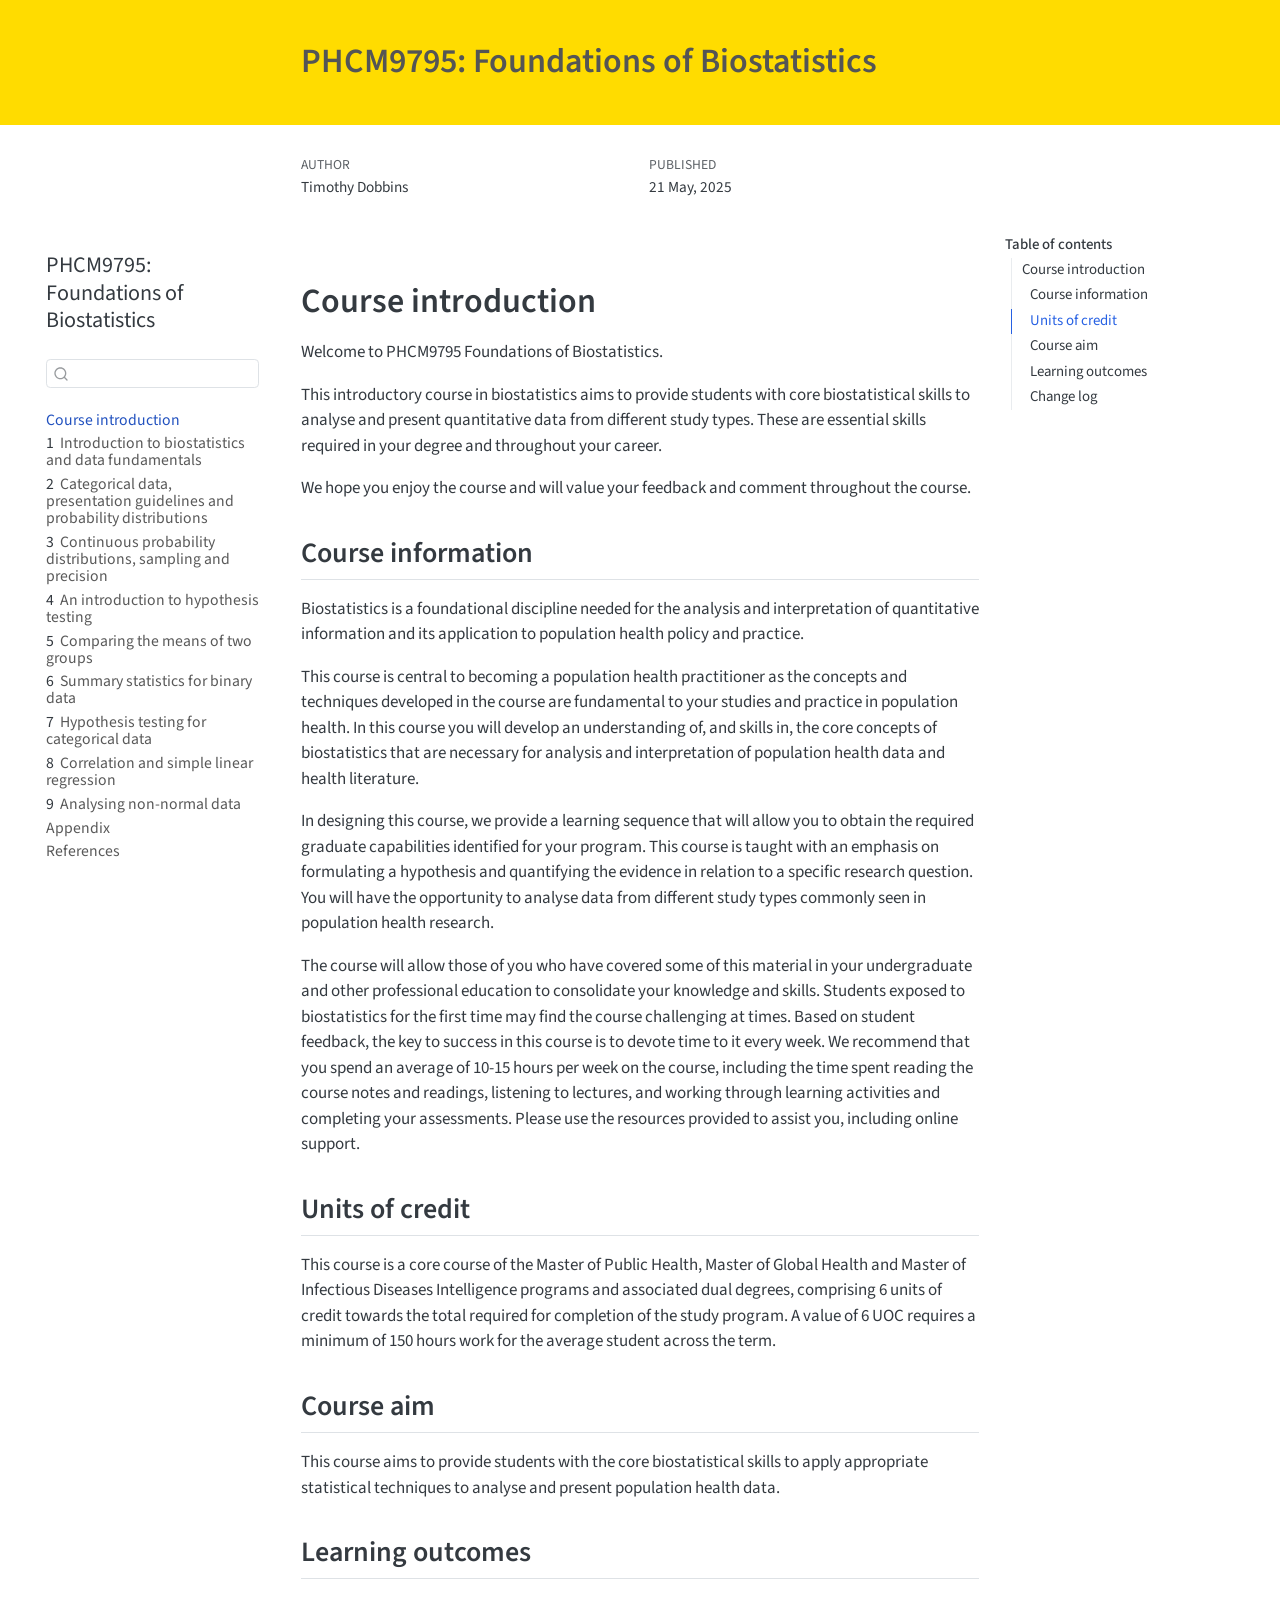
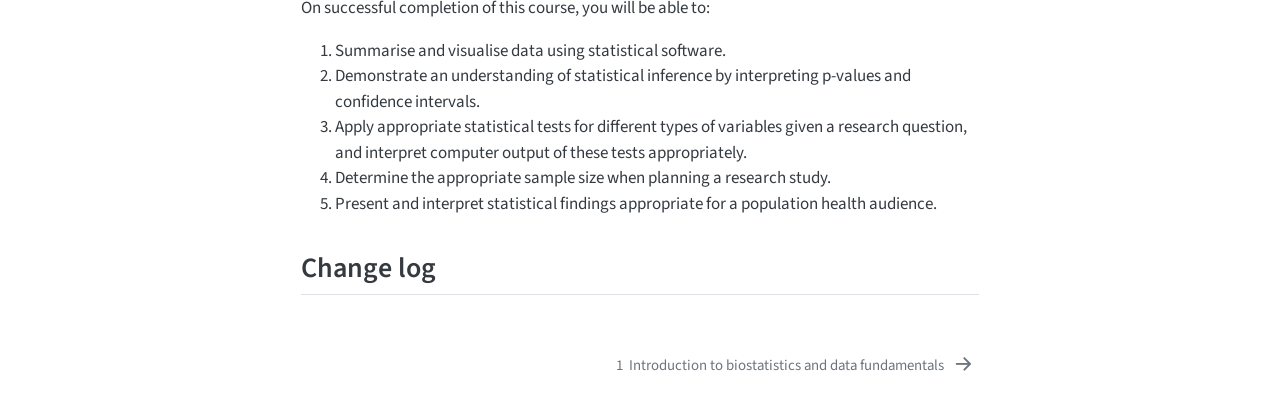
==== commit 8342e6e3: "First full draft" ====
--- a/docs/index.html
+++ b/docs/index.html
@@ -2,7 +2,7 @@
 <html xmlns="http://www.w3.org/1999/xhtml" lang="en" xml:lang="en"><head>
 
 <meta charset="utf-8">
-<meta name="generator" content="quarto-1.7.30">
+<meta name="generator" content="quarto-1.7.31">
 
 <meta name="viewport" content="width=device-width, initial-scale=1.0, user-scalable=yes">
 
@@ -31,14 +31,14 @@
 <script src="site_libs/quarto-search/fuse.min.js"></script>
 <script src="site_libs/quarto-search/quarto-search.js"></script>
 <meta name="quarto:offset" content="./">
-<link href="./03-precision.html" rel="next">
+<link href="./01-intro.html" rel="next">
 <script src="site_libs/quarto-html/quarto.js" type="module"></script>
 <script src="site_libs/quarto-html/tabsets/tabsets.js" type="module"></script>
 <script src="site_libs/quarto-html/popper.min.js"></script>
 <script src="site_libs/quarto-html/tippy.umd.min.js"></script>
 <script src="site_libs/quarto-html/anchor.min.js"></script>
 <link href="site_libs/quarto-html/tippy.css" rel="stylesheet">
-<link href="site_libs/quarto-html/quarto-syntax-highlighting-eec57d228108029869aff2aaa2fb6ef4.css" rel="stylesheet" id="quarto-text-highlighting-styles">
+<link href="site_libs/quarto-html/quarto-syntax-highlighting-29fdfc89ac7fc112ecf2c1fbf9d5ebfc.css" rel="stylesheet" id="quarto-text-highlighting-styles">
 <script src="site_libs/bootstrap/bootstrap.min.js"></script>
 <link href="site_libs/bootstrap/bootstrap-icons.css" rel="stylesheet">
 <link href="site_libs/bootstrap/bootstrap-9a71a2450f5674972ff858c43d8deec0.min.css" rel="stylesheet" append-hash="true" id="quarto-bootstrap" data-mode="light">
@@ -118,7 +118,7 @@
       <div>
       <div class="quarto-title-meta-heading">Published</div>
       <div class="quarto-title-meta-contents">
-        <p class="date">13 June, 2024</p>
+        <p class="date">21 May, 2025</p>
       </div>
     </div>
     
@@ -149,8 +149,68 @@
 </li>
         <li class="sidebar-item">
   <div class="sidebar-item-container"> 
+  <a href="./01-intro.html" class="sidebar-item-text sidebar-link">
+ <span class="menu-text"><span class="chapter-number">1</span>&nbsp; <span class="chapter-title">Introduction to biostatistics and data fundamentals</span></span></a>
+  </div>
+</li>
+        <li class="sidebar-item">
+  <div class="sidebar-item-container"> 
+  <a href="./02-probability.html" class="sidebar-item-text sidebar-link">
+ <span class="menu-text"><span class="chapter-number">2</span>&nbsp; <span class="chapter-title">Categorical data, presentation guidelines and probability distributions</span></span></a>
+  </div>
+</li>
+        <li class="sidebar-item">
+  <div class="sidebar-item-container"> 
   <a href="./03-precision.html" class="sidebar-item-text sidebar-link">
- <span class="menu-text"><span class="chapter-number">1</span>&nbsp; <span class="chapter-title">Continuous probability distributions, sampling and precision</span></span></a>
+ <span class="menu-text"><span class="chapter-number">3</span>&nbsp; <span class="chapter-title">Continuous probability distributions, sampling and precision</span></span></a>
+  </div>
+</li>
+        <li class="sidebar-item">
+  <div class="sidebar-item-container"> 
+  <a href="./04-hypothesis-testing.html" class="sidebar-item-text sidebar-link">
+ <span class="menu-text"><span class="chapter-number">4</span>&nbsp; <span class="chapter-title">An introduction to hypothesis testing</span></span></a>
+  </div>
+</li>
+        <li class="sidebar-item">
+  <div class="sidebar-item-container"> 
+  <a href="./05-comparing-two-means.html" class="sidebar-item-text sidebar-link">
+ <span class="menu-text"><span class="chapter-number">5</span>&nbsp; <span class="chapter-title">Comparing the means of two groups</span></span></a>
+  </div>
+</li>
+        <li class="sidebar-item">
+  <div class="sidebar-item-container"> 
+  <a href="./06-proportions.html" class="sidebar-item-text sidebar-link">
+ <span class="menu-text"><span class="chapter-number">6</span>&nbsp; <span class="chapter-title">Summary statistics for binary data</span></span></a>
+  </div>
+</li>
+        <li class="sidebar-item">
+  <div class="sidebar-item-container"> 
+  <a href="./07-testing-proportions.html" class="sidebar-item-text sidebar-link">
+ <span class="menu-text"><span class="chapter-number">7</span>&nbsp; <span class="chapter-title">Hypothesis testing for categorical data</span></span></a>
+  </div>
+</li>
+        <li class="sidebar-item">
+  <div class="sidebar-item-container"> 
+  <a href="./08-correlation-and-regression.html" class="sidebar-item-text sidebar-link">
+ <span class="menu-text"><span class="chapter-number">8</span>&nbsp; <span class="chapter-title">Correlation and simple linear regression</span></span></a>
+  </div>
+</li>
+        <li class="sidebar-item">
+  <div class="sidebar-item-container"> 
+  <a href="./09-non-parametrics.html" class="sidebar-item-text sidebar-link">
+ <span class="menu-text"><span class="chapter-number">9</span>&nbsp; <span class="chapter-title">Analysing non-normal data</span></span></a>
+  </div>
+</li>
+        <li class="sidebar-item">
+  <div class="sidebar-item-container"> 
+  <a href="./98.1-appendix1.html" class="sidebar-item-text sidebar-link">
+ <span class="menu-text">Appendix</span></a>
+  </div>
+</li>
+        <li class="sidebar-item">
+  <div class="sidebar-item-container"> 
+  <a href="./references.html" class="sidebar-item-text sidebar-link">
+ <span class="menu-text">References</span></a>
   </div>
 </li>
     </ul>
@@ -623,8 +683,8 @@
   <div class="nav-page nav-page-previous">
   </div>
   <div class="nav-page nav-page-next">
-      <a href="./03-precision.html" class="pagination-link" aria-label="Continuous probability distributions, sampling and precision">
-        <span class="nav-page-text"><span class="chapter-number">1</span>&nbsp; <span class="chapter-title">Continuous probability distributions, sampling and precision</span></span> <i class="bi bi-arrow-right-short"></i>
+      <a href="./01-intro.html" class="pagination-link" aria-label="Introduction to biostatistics and data fundamentals">
+        <span class="nav-page-text"><span class="chapter-number">1</span>&nbsp; <span class="chapter-title">Introduction to biostatistics and data fundamentals</span></span> <i class="bi bi-arrow-right-short"></i>
       </a>
   </div>
 </nav>
--- a/docs/site_libs/quarto-html/quarto-syntax-highlighting-29fdfc89ac7fc112ecf2c1fbf9d5ebfc.css
+++ b/docs/site_libs/quarto-html/quarto-syntax-highlighting-29fdfc89ac7fc112ecf2c1fbf9d5ebfc.css
@@ -0,0 +1,247 @@
+/* quarto syntax highlight colors */
+:root {
+  --quarto-hl-ot-color: #000000;
+  --quarto-hl-at-color: #000000;
+  --quarto-hl-ss-color: #000000;
+  --quarto-hl-an-color: #000000;
+  --quarto-hl-re-color: #000000;
+  --quarto-hl-fu-color: #000000;
+  --quarto-hl-st-color: #000000;
+  --quarto-hl-cf-color: #000000;
+  --quarto-hl-op-color: #000000;
+  --quarto-hl-er-color: #000000;
+  --quarto-hl-bn-color: #000000;
+  --quarto-hl-al-color: #000000;
+  --quarto-hl-va-color: #000000;
+  --quarto-hl-bu-color: #000000;
+  --quarto-hl-ex-color: #000000;
+  --quarto-hl-pp-color: #000000;
+  --quarto-hl-in-color: #000000;
+  --quarto-hl-vs-color: #000000;
+  --quarto-hl-wa-color: #000000;
+  --quarto-hl-do-color: #000000;
+  --quarto-hl-im-color: #000000;
+  --quarto-hl-ch-color: #000000;
+  --quarto-hl-dt-color: #000000;
+  --quarto-hl-fl-color: #000000;
+  --quarto-hl-co-color: #000000;
+  --quarto-hl-cv-color: #000000;
+  --quarto-hl-cn-color: #000000;
+  --quarto-hl-sc-color: #000000;
+  --quarto-hl-dv-color: #000000;
+  --quarto-hl-kw-color: #000000;
+}
+
+/* other quarto variables */
+:root {
+  --quarto-font-monospace: SFMono-Regular, Menlo, Monaco, Consolas, "Liberation Mono", "Courier New", monospace;
+}
+
+/* syntax highlight based on Pandoc's rules */
+pre > code.sourceCode > span {
+  color: #000000;
+  font-style: inherit;
+}
+
+code.sourceCode > span {
+  color: #000000;
+  font-style: inherit;
+}
+
+div.sourceCode,
+div.sourceCode pre.sourceCode {
+  color: #000000;
+  font-style: inherit;
+}
+
+/* Normal */
+code span {
+  color: #000000;
+  font-style: inherit;
+}
+
+/* Alert */
+code span.al {
+  color: #000000;
+  font-style: inherit;
+}
+
+/* Annotation */
+code span.an {
+  color: #000000;
+  font-style: italic;
+}
+
+/* Attribute */
+code span.at {
+  color: #000000;
+  font-style: inherit;
+}
+
+/* BaseN */
+code span.bn {
+  color: #000000;
+  font-style: inherit;
+}
+
+/* BuiltIn */
+code span.bu {
+  color: #000000;
+  font-style: inherit;
+}
+
+/* ControlFlow */
+code span.cf {
+  color: #000000;
+  font-style: inherit;
+}
+
+/* Char */
+code span.ch {
+  color: #000000;
+  font-style: inherit;
+}
+
+/* Constant */
+code span.cn {
+  color: #000000;
+  font-style: inherit;
+}
+
+/* Comment */
+code span.co {
+  color: #000000;
+  font-style: italic;
+}
+
+/* CommentVar */
+code span.cv {
+  color: #000000;
+  font-style: italic;
+}
+
+/* Documentation */
+code span.do {
+  color: #000000;
+  font-style: italic;
+}
+
+/* DataType */
+code span.dt {
+  color: #000000;
+  font-style: inherit;
+}
+
+/* DecVal */
+code span.dv {
+  color: #000000;
+  font-style: inherit;
+}
+
+/* Error */
+code span.er {
+  color: #000000;
+  font-style: inherit;
+}
+
+/* Extension */
+code span.ex {
+  color: #000000;
+  font-style: inherit;
+}
+
+/* Float */
+code span.fl {
+  color: #000000;
+  font-style: inherit;
+}
+
+/* Function */
+code span.fu {
+  color: #000000;
+  font-style: inherit;
+}
+
+/* Import */
+code span.im {
+  color: #000000;
+  font-style: inherit;
+}
+
+/* Information */
+code span.in {
+  color: #000000;
+  font-style: italic;
+}
+
+/* Keyword */
+code span.kw {
+  color: #000000;
+  font-style: inherit;
+}
+
+/* Operator */
+code span.op {
+  color: #000000;
+  font-style: inherit;
+}
+
+/* Other */
+code span.ot {
+  color: #000000;
+  font-style: inherit;
+}
+
+/* Preprocessor */
+code span.pp {
+  color: #000000;
+  font-style: inherit;
+}
+
+/* RegionMarker */
+code span.re {
+  color: #000000;
+  font-style: inherit;
+}
+
+/* SpecialChar */
+code span.sc {
+  color: #000000;
+  font-style: inherit;
+}
+
+/* SpecialString */
+code span.ss {
+  color: #000000;
+  font-style: inherit;
+}
+
+/* String */
+code span.st {
+  color: #000000;
+  font-style: inherit;
+}
+
+/* Variable */
+code span.va {
+  color: #000000;
+  font-style: inherit;
+}
+
+/* VerbatimString */
+code span.vs {
+  color: #000000;
+  font-style: inherit;
+}
+
+/* Warning */
+code span.wa {
+  color: #000000;
+  font-style: italic;
+}
+
+.prevent-inlining {
+  content: "</";
+}
+
+/*# sourceMappingURL=6dd3181aa019d208f0719427816d318d.css.map */
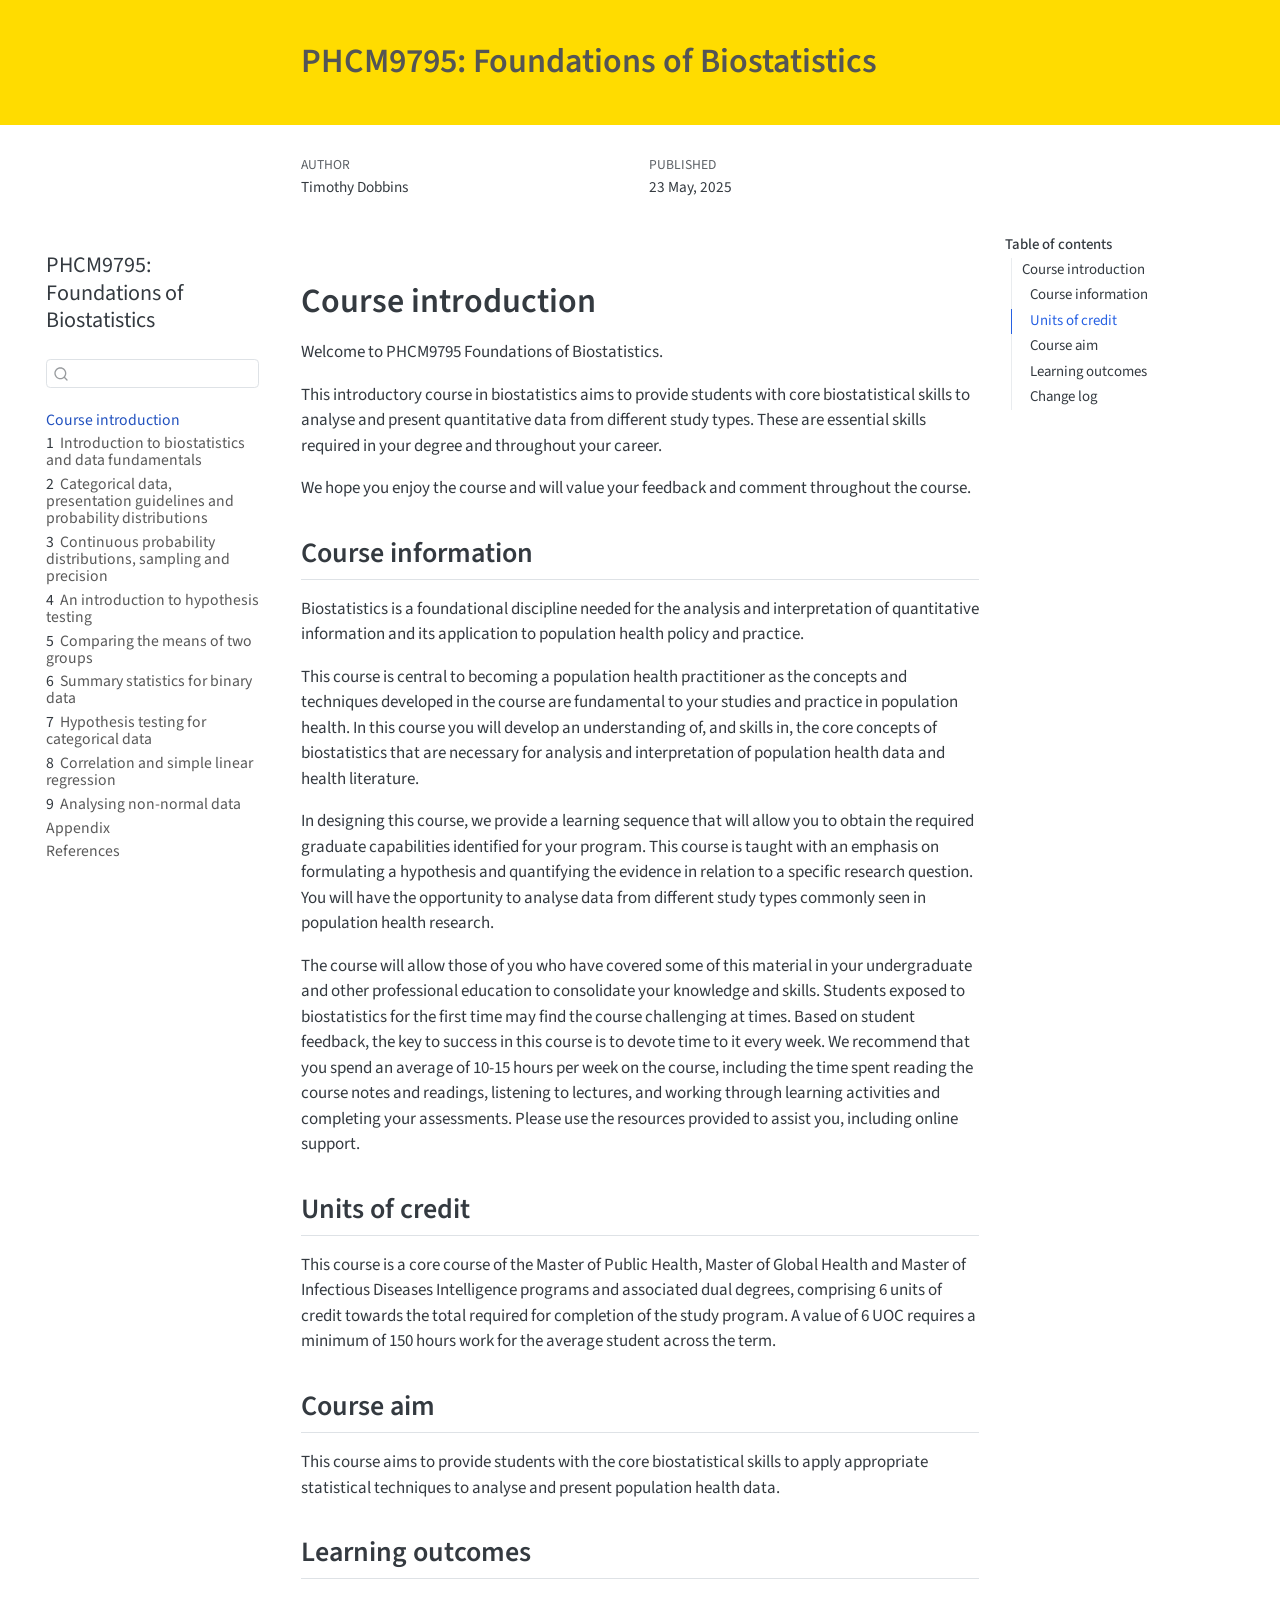
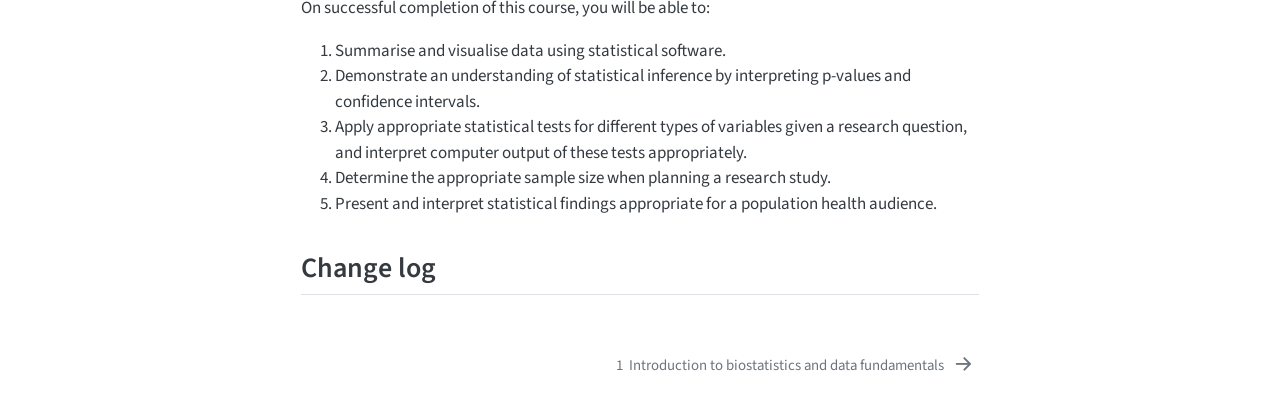
==== commit c0d000db: "Version 1.0" ====
--- a/docs/index.html
+++ b/docs/index.html
@@ -2,7 +2,7 @@
 <html xmlns="http://www.w3.org/1999/xhtml" lang="en" xml:lang="en"><head>
 
 <meta charset="utf-8">
-<meta name="generator" content="quarto-1.7.31">
+<meta name="generator" content="quarto-1.7.30">
 
 <meta name="viewport" content="width=device-width, initial-scale=1.0, user-scalable=yes">
 
@@ -38,7 +38,7 @@
 <script src="site_libs/quarto-html/tippy.umd.min.js"></script>
 <script src="site_libs/quarto-html/anchor.min.js"></script>
 <link href="site_libs/quarto-html/tippy.css" rel="stylesheet">
-<link href="site_libs/quarto-html/quarto-syntax-highlighting-29fdfc89ac7fc112ecf2c1fbf9d5ebfc.css" rel="stylesheet" id="quarto-text-highlighting-styles">
+<link href="site_libs/quarto-html/quarto-syntax-highlighting-eec57d228108029869aff2aaa2fb6ef4.css" rel="stylesheet" id="quarto-text-highlighting-styles">
 <script src="site_libs/bootstrap/bootstrap.min.js"></script>
 <link href="site_libs/bootstrap/bootstrap-icons.css" rel="stylesheet">
 <link href="site_libs/bootstrap/bootstrap-9a71a2450f5674972ff858c43d8deec0.min.css" rel="stylesheet" append-hash="true" id="quarto-bootstrap" data-mode="light">
@@ -118,7 +118,7 @@
       <div>
       <div class="quarto-title-meta-heading">Published</div>
       <div class="quarto-title-meta-contents">
-        <p class="date">21 May, 2025</p>
+        <p class="date">23 May, 2025</p>
       </div>
     </div>
     
--- a/docs/site_libs/quarto-html/quarto-syntax-highlighting-eec57d228108029869aff2aaa2fb6ef4.css
+++ b/docs/site_libs/quarto-html/quarto-syntax-highlighting-eec57d228108029869aff2aaa2fb6ef4.css
@@ -0,0 +1,247 @@
+/* quarto syntax highlight colors */
+:root {
+  --quarto-hl-ot-color: #000000;
+  --quarto-hl-at-color: #000000;
+  --quarto-hl-ss-color: #000000;
+  --quarto-hl-an-color: #000000;
+  --quarto-hl-re-color: #000000;
+  --quarto-hl-fu-color: #000000;
+  --quarto-hl-st-color: #000000;
+  --quarto-hl-cf-color: #000000;
+  --quarto-hl-op-color: #000000;
+  --quarto-hl-er-color: #000000;
+  --quarto-hl-bn-color: #000000;
+  --quarto-hl-al-color: #000000;
+  --quarto-hl-va-color: #000000;
+  --quarto-hl-bu-color: #000000;
+  --quarto-hl-ex-color: #000000;
+  --quarto-hl-pp-color: #000000;
+  --quarto-hl-in-color: #000000;
+  --quarto-hl-vs-color: #000000;
+  --quarto-hl-wa-color: #000000;
+  --quarto-hl-do-color: #000000;
+  --quarto-hl-im-color: #000000;
+  --quarto-hl-ch-color: #000000;
+  --quarto-hl-dt-color: #000000;
+  --quarto-hl-fl-color: #000000;
+  --quarto-hl-co-color: #000000;
+  --quarto-hl-cv-color: #000000;
+  --quarto-hl-cn-color: #000000;
+  --quarto-hl-sc-color: #000000;
+  --quarto-hl-dv-color: #000000;
+  --quarto-hl-kw-color: #000000;
+}
+
+/* other quarto variables */
+:root {
+  --quarto-font-monospace: SFMono-Regular, Menlo, Monaco, Consolas, "Liberation Mono", "Courier New", monospace;
+}
+
+/* syntax highlight based on Pandoc's rules */
+pre > code.sourceCode > span {
+  color: #000000;
+  font-style: inherit;
+}
+
+code.sourceCode > span {
+  color: #000000;
+  font-style: inherit;
+}
+
+div.sourceCode,
+div.sourceCode pre.sourceCode {
+  color: #000000;
+  font-style: inherit;
+}
+
+/* Normal */
+code span {
+  color: #000000;
+  font-style: inherit;
+}
+
+/* Alert */
+code span.al {
+  color: #000000;
+  font-style: inherit;
+}
+
+/* Annotation */
+code span.an {
+  color: #000000;
+  font-style: italic;
+}
+
+/* Attribute */
+code span.at {
+  color: #000000;
+  font-style: inherit;
+}
+
+/* BaseN */
+code span.bn {
+  color: #000000;
+  font-style: inherit;
+}
+
+/* BuiltIn */
+code span.bu {
+  color: #000000;
+  font-style: inherit;
+}
+
+/* ControlFlow */
+code span.cf {
+  color: #000000;
+  font-style: inherit;
+}
+
+/* Char */
+code span.ch {
+  color: #000000;
+  font-style: inherit;
+}
+
+/* Constant */
+code span.cn {
+  color: #000000;
+  font-style: inherit;
+}
+
+/* Comment */
+code span.co {
+  color: #000000;
+  font-style: italic;
+}
+
+/* CommentVar */
+code span.cv {
+  color: #000000;
+  font-style: italic;
+}
+
+/* Documentation */
+code span.do {
+  color: #000000;
+  font-style: italic;
+}
+
+/* DataType */
+code span.dt {
+  color: #000000;
+  font-style: inherit;
+}
+
+/* DecVal */
+code span.dv {
+  color: #000000;
+  font-style: inherit;
+}
+
+/* Error */
+code span.er {
+  color: #000000;
+  font-style: inherit;
+}
+
+/* Extension */
+code span.ex {
+  color: #000000;
+  font-style: inherit;
+}
+
+/* Float */
+code span.fl {
+  color: #000000;
+  font-style: inherit;
+}
+
+/* Function */
+code span.fu {
+  color: #000000;
+  font-style: inherit;
+}
+
+/* Import */
+code span.im {
+  color: #000000;
+  font-style: inherit;
+}
+
+/* Information */
+code span.in {
+  color: #000000;
+  font-style: italic;
+}
+
+/* Keyword */
+code span.kw {
+  color: #000000;
+  font-style: inherit;
+}
+
+/* Operator */
+code span.op {
+  color: #000000;
+  font-style: inherit;
+}
+
+/* Other */
+code span.ot {
+  color: #000000;
+  font-style: inherit;
+}
+
+/* Preprocessor */
+code span.pp {
+  color: #000000;
+  font-style: inherit;
+}
+
+/* RegionMarker */
+code span.re {
+  color: #000000;
+  font-style: inherit;
+}
+
+/* SpecialChar */
+code span.sc {
+  color: #000000;
+  font-style: inherit;
+}
+
+/* SpecialString */
+code span.ss {
+  color: #000000;
+  font-style: inherit;
+}
+
+/* String */
+code span.st {
+  color: #000000;
+  font-style: inherit;
+}
+
+/* Variable */
+code span.va {
+  color: #000000;
+  font-style: inherit;
+}
+
+/* VerbatimString */
+code span.vs {
+  color: #000000;
+  font-style: inherit;
+}
+
+/* Warning */
+code span.wa {
+  color: #000000;
+  font-style: italic;
+}
+
+.prevent-inlining {
+  content: "</";
+}
+
+/*# sourceMappingURL=1cabd4836a7ad628948699d20f496f51.css.map */
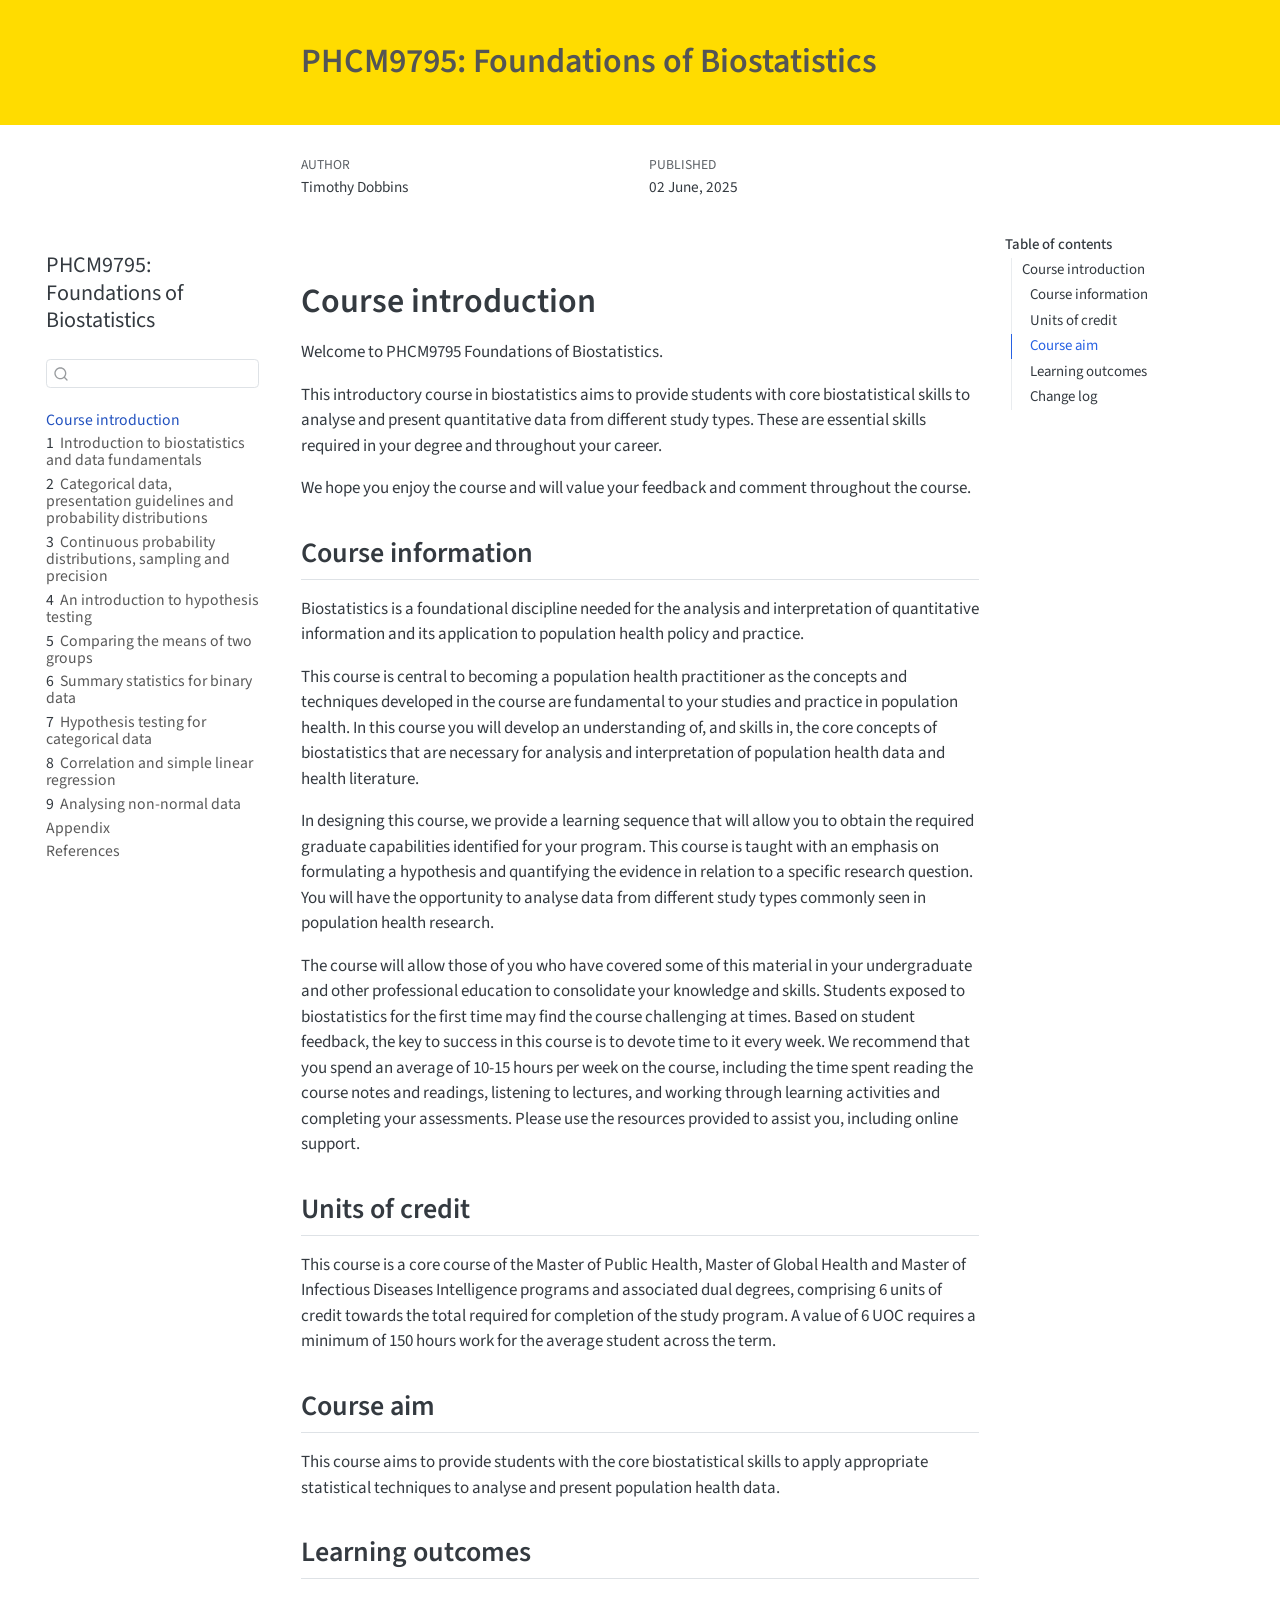
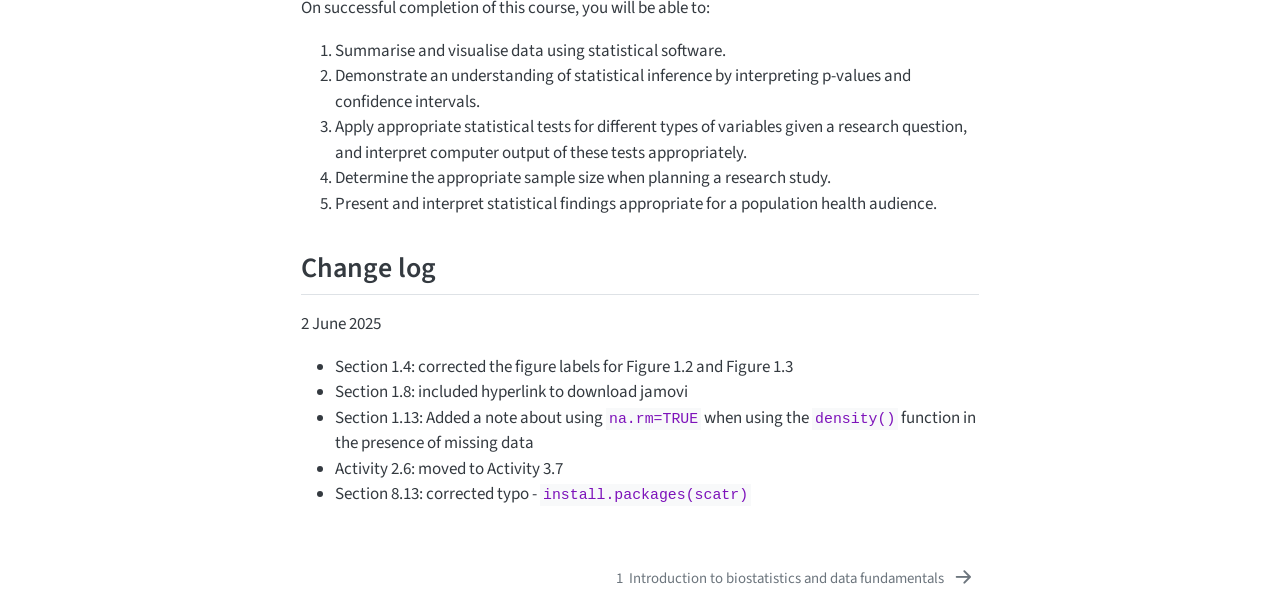
==== commit 41c74103: "Fix typos" ====
--- a/docs/index.html
+++ b/docs/index.html
@@ -118,7 +118,7 @@
       <div>
       <div class="quarto-title-meta-heading">Published</div>
       <div class="quarto-title-meta-contents">
-        <p class="date">23 May, 2025</p>
+        <p class="date">02 June, 2025</p>
       </div>
     </div>
     
@@ -274,6 +274,14 @@
 </section>
 <section id="change-log" class="level2">
 <h2 class="anchored" data-anchor-id="change-log">Change log</h2>
+<p>2 June 2025</p>
+<ul>
+<li>Section 1.4: corrected the figure labels for Figure 1.2 and Figure 1.3</li>
+<li>Section 1.8: included hyperlink to download jamovi</li>
+<li>Section 1.13: Added a note about using <code>na.rm=TRUE</code> when using the <code>density()</code> function in the presence of missing data</li>
+<li>Activity 2.6: moved to Activity 3.7</li>
+<li>Section 8.13: corrected typo - <code>install.packages(scatr)</code></li>
+</ul>
 
 
 </section>
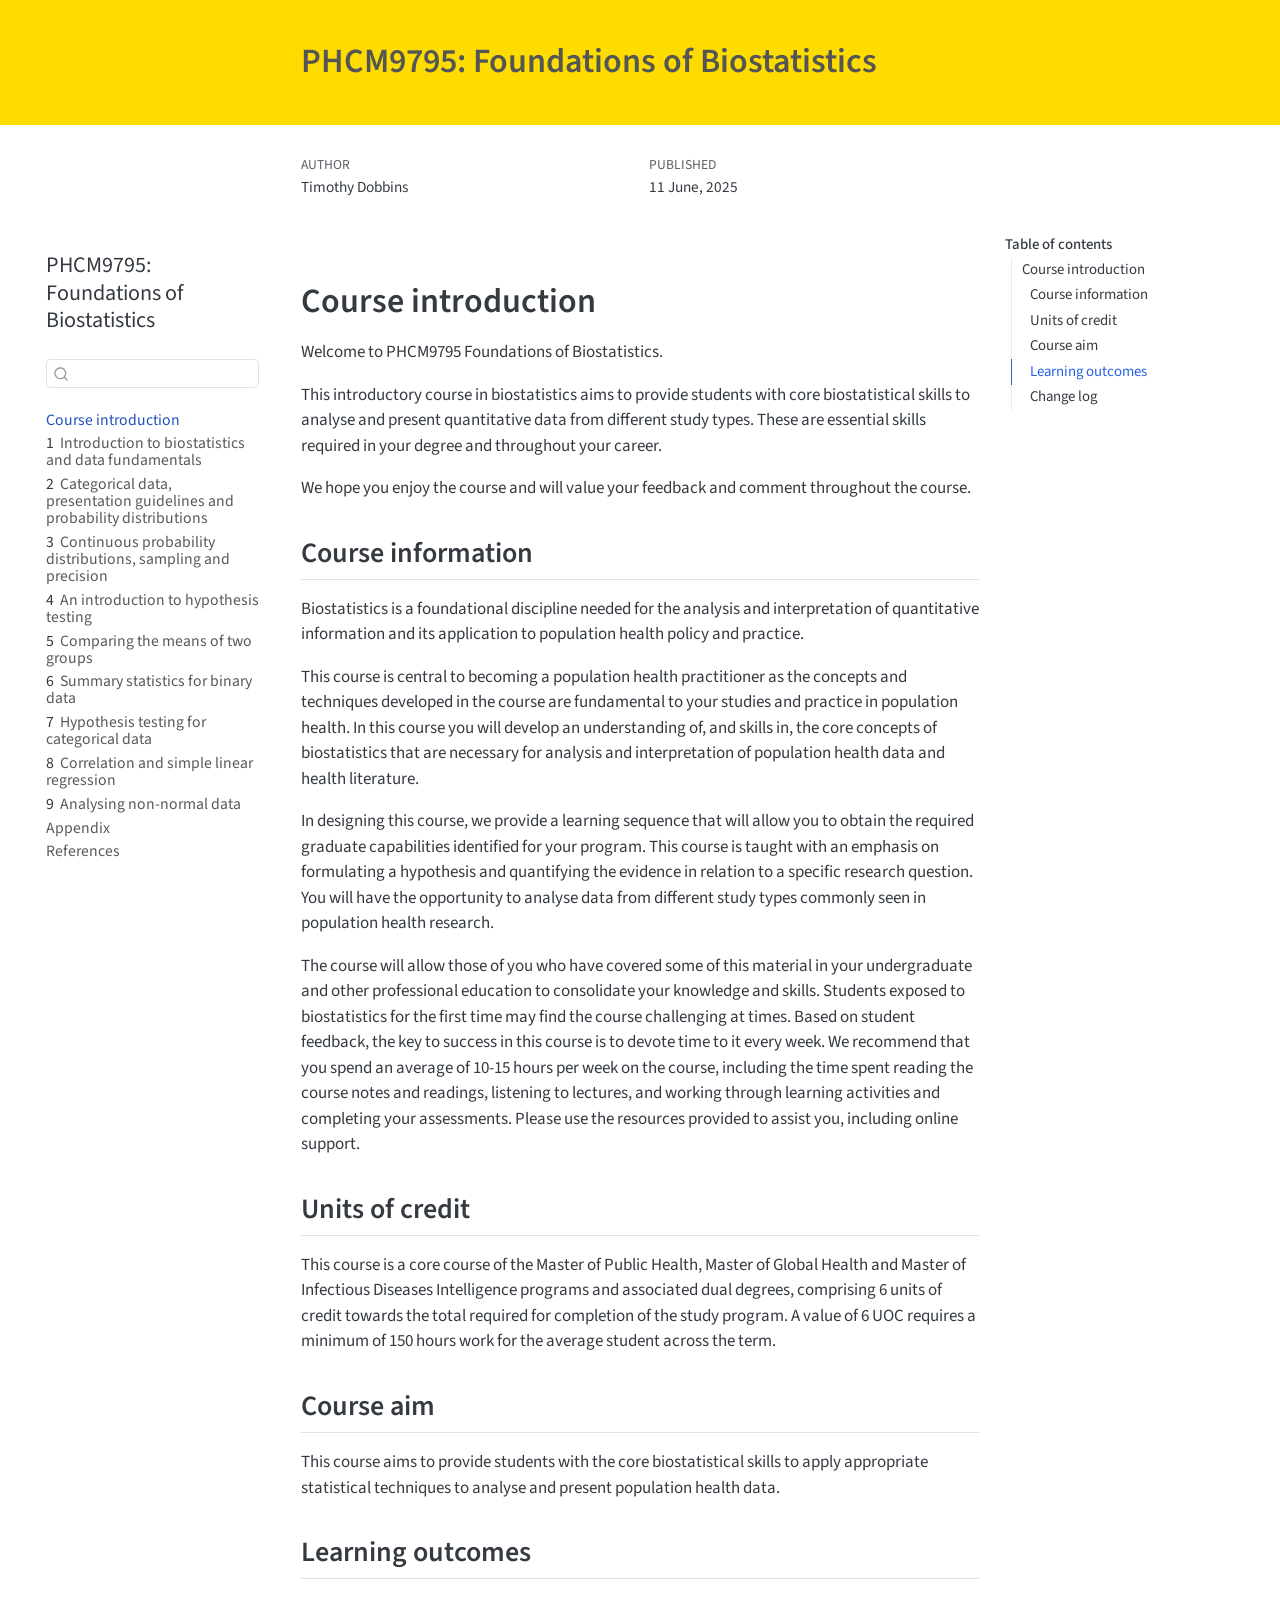
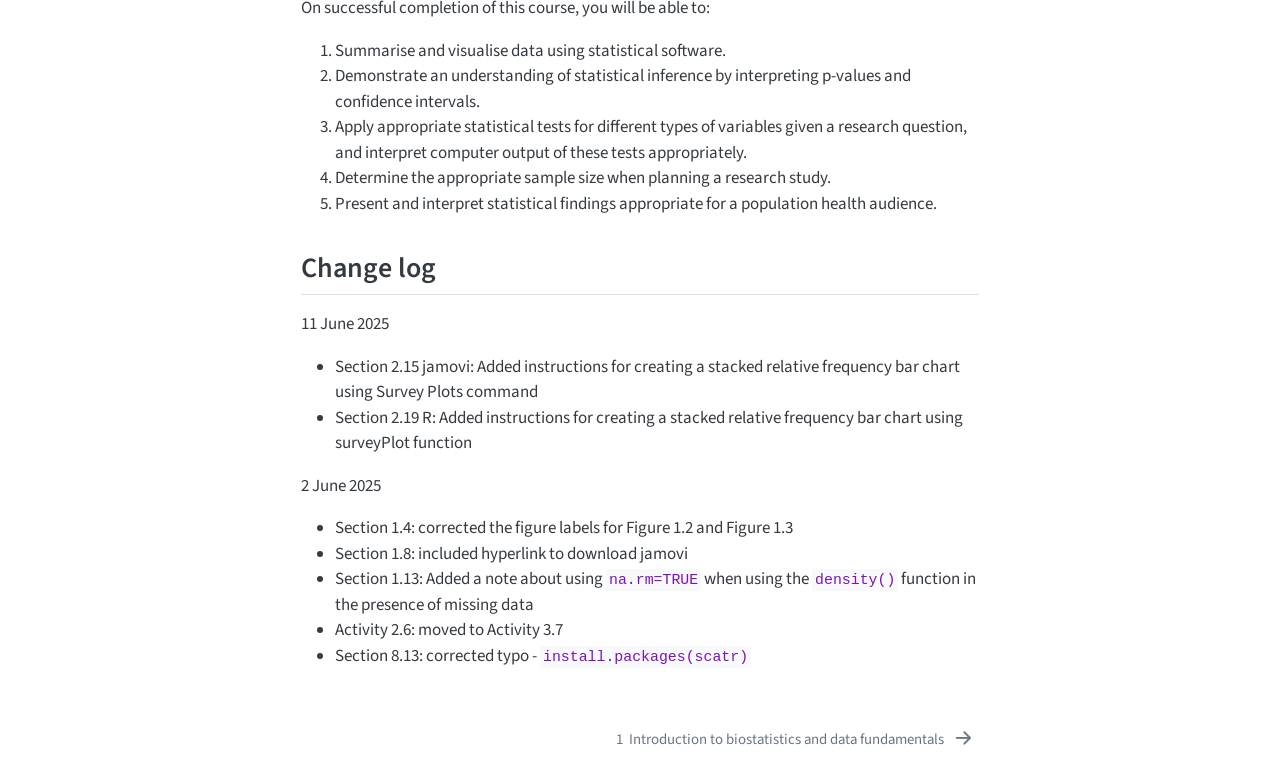
==== commit 6de234a8: "New version - add surveymv To allow for nicer stacked relative bar charts" ====
--- a/docs/index.html
+++ b/docs/index.html
@@ -118,7 +118,7 @@
       <div>
       <div class="quarto-title-meta-heading">Published</div>
       <div class="quarto-title-meta-contents">
-        <p class="date">02 June, 2025</p>
+        <p class="date">11 June, 2025</p>
       </div>
     </div>
     
@@ -274,6 +274,11 @@
 </section>
 <section id="change-log" class="level2">
 <h2 class="anchored" data-anchor-id="change-log">Change log</h2>
+<p>11 June 2025</p>
+<ul>
+<li>Section 2.15 jamovi: Added instructions for creating a stacked relative frequency bar chart using Survey Plots command</li>
+<li>Section 2.19 R: Added instructions for creating a stacked relative frequency bar chart using surveyPlot function</li>
+</ul>
 <p>2 June 2025</p>
 <ul>
 <li>Section 1.4: corrected the figure labels for Figure 1.2 and Figure 1.3</li>
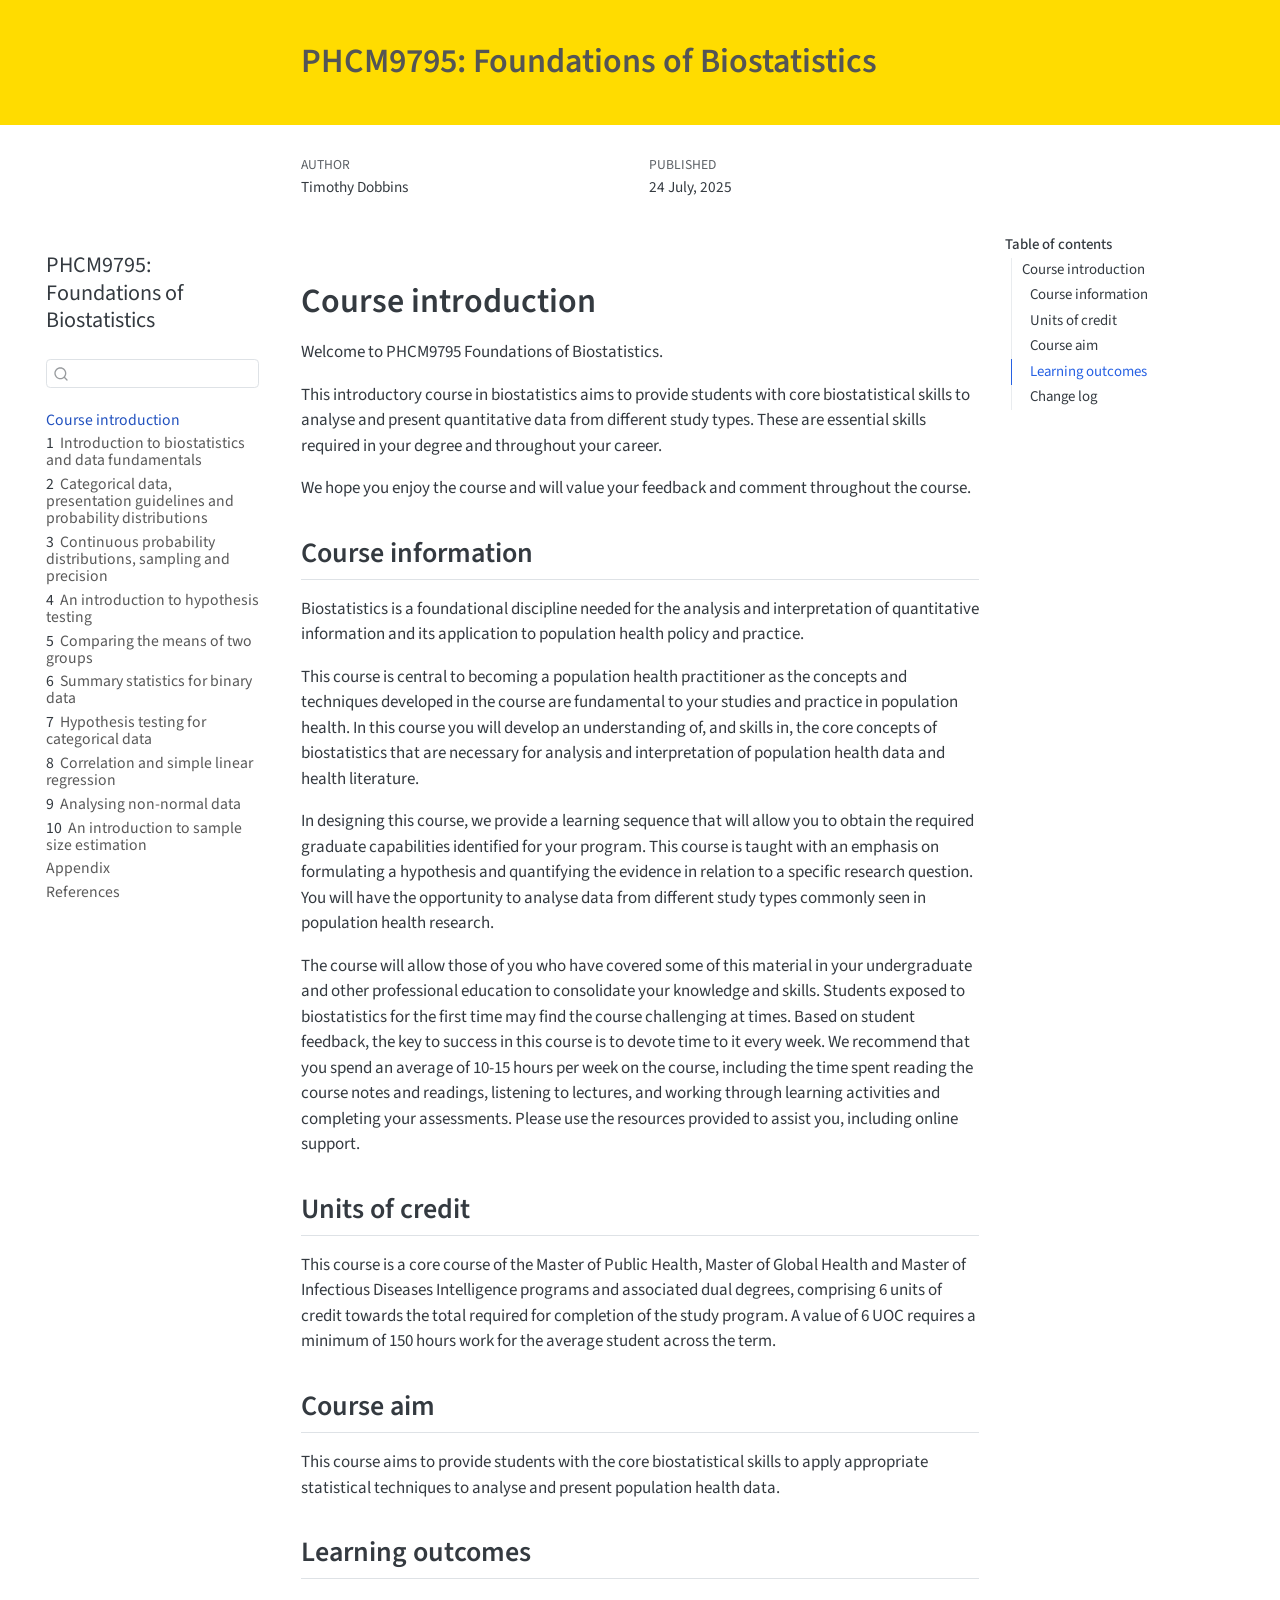
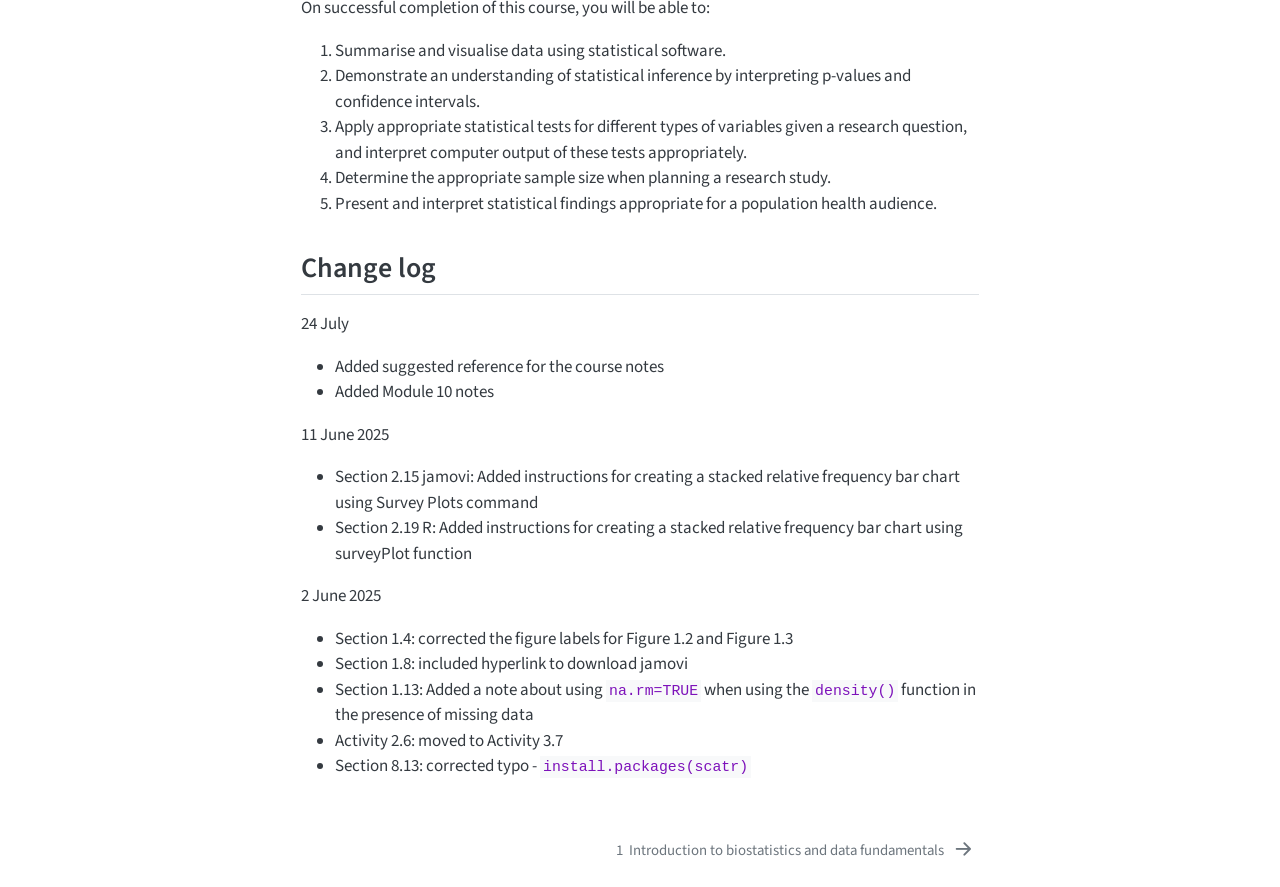
==== commit adeb0c4f: "Include Module 10" ====
--- a/docs/index.html
+++ b/docs/index.html
@@ -2,7 +2,7 @@
 <html xmlns="http://www.w3.org/1999/xhtml" lang="en" xml:lang="en"><head>
 
 <meta charset="utf-8">
-<meta name="generator" content="quarto-1.7.30">
+<meta name="generator" content="quarto-1.7.31">
 
 <meta name="viewport" content="width=device-width, initial-scale=1.0, user-scalable=yes">
 
@@ -38,7 +38,7 @@
 <script src="site_libs/quarto-html/tippy.umd.min.js"></script>
 <script src="site_libs/quarto-html/anchor.min.js"></script>
 <link href="site_libs/quarto-html/tippy.css" rel="stylesheet">
-<link href="site_libs/quarto-html/quarto-syntax-highlighting-eec57d228108029869aff2aaa2fb6ef4.css" rel="stylesheet" id="quarto-text-highlighting-styles">
+<link href="site_libs/quarto-html/quarto-syntax-highlighting-29fdfc89ac7fc112ecf2c1fbf9d5ebfc.css" rel="stylesheet" id="quarto-text-highlighting-styles">
 <script src="site_libs/bootstrap/bootstrap.min.js"></script>
 <link href="site_libs/bootstrap/bootstrap-icons.css" rel="stylesheet">
 <link href="site_libs/bootstrap/bootstrap-9a71a2450f5674972ff858c43d8deec0.min.css" rel="stylesheet" append-hash="true" id="quarto-bootstrap" data-mode="light">
@@ -118,7 +118,7 @@
       <div>
       <div class="quarto-title-meta-heading">Published</div>
       <div class="quarto-title-meta-contents">
-        <p class="date">11 June, 2025</p>
+        <p class="date">24 July, 2025</p>
       </div>
     </div>
     
@@ -199,6 +199,12 @@
   <div class="sidebar-item-container"> 
   <a href="./09-non-parametrics.html" class="sidebar-item-text sidebar-link">
  <span class="menu-text"><span class="chapter-number">9</span>&nbsp; <span class="chapter-title">Analysing non-normal data</span></span></a>
+  </div>
+</li>
+        <li class="sidebar-item">
+  <div class="sidebar-item-container"> 
+  <a href="./10-sample-size.html" class="sidebar-item-text sidebar-link">
+ <span class="menu-text"><span class="chapter-number">10</span>&nbsp; <span class="chapter-title">An introduction to sample size estimation</span></span></a>
   </div>
 </li>
         <li class="sidebar-item">
@@ -274,6 +280,11 @@
 </section>
 <section id="change-log" class="level2">
 <h2 class="anchored" data-anchor-id="change-log">Change log</h2>
+<p>24 July</p>
+<ul>
+<li>Added suggested reference for the course notes</li>
+<li>Added Module 10 notes</li>
+</ul>
 <p>11 June 2025</p>
 <ul>
 <li>Section 2.15 jamovi: Added instructions for creating a stacked relative frequency bar chart using Survey Plots command</li>
--- a/docs/site_libs/quarto-html/quarto-syntax-highlighting-29fdfc89ac7fc112ecf2c1fbf9d5ebfc.css
+++ b/docs/site_libs/quarto-html/quarto-syntax-highlighting-29fdfc89ac7fc112ecf2c1fbf9d5ebfc.css
@@ -0,0 +1,247 @@
+/* quarto syntax highlight colors */
+:root {
+  --quarto-hl-ot-color: #000000;
+  --quarto-hl-at-color: #000000;
+  --quarto-hl-ss-color: #000000;
+  --quarto-hl-an-color: #000000;
+  --quarto-hl-re-color: #000000;
+  --quarto-hl-fu-color: #000000;
+  --quarto-hl-st-color: #000000;
+  --quarto-hl-cf-color: #000000;
+  --quarto-hl-op-color: #000000;
+  --quarto-hl-er-color: #000000;
+  --quarto-hl-bn-color: #000000;
+  --quarto-hl-al-color: #000000;
+  --quarto-hl-va-color: #000000;
+  --quarto-hl-bu-color: #000000;
+  --quarto-hl-ex-color: #000000;
+  --quarto-hl-pp-color: #000000;
+  --quarto-hl-in-color: #000000;
+  --quarto-hl-vs-color: #000000;
+  --quarto-hl-wa-color: #000000;
+  --quarto-hl-do-color: #000000;
+  --quarto-hl-im-color: #000000;
+  --quarto-hl-ch-color: #000000;
+  --quarto-hl-dt-color: #000000;
+  --quarto-hl-fl-color: #000000;
+  --quarto-hl-co-color: #000000;
+  --quarto-hl-cv-color: #000000;
+  --quarto-hl-cn-color: #000000;
+  --quarto-hl-sc-color: #000000;
+  --quarto-hl-dv-color: #000000;
+  --quarto-hl-kw-color: #000000;
+}
+
+/* other quarto variables */
+:root {
+  --quarto-font-monospace: SFMono-Regular, Menlo, Monaco, Consolas, "Liberation Mono", "Courier New", monospace;
+}
+
+/* syntax highlight based on Pandoc's rules */
+pre > code.sourceCode > span {
+  color: #000000;
+  font-style: inherit;
+}
+
+code.sourceCode > span {
+  color: #000000;
+  font-style: inherit;
+}
+
+div.sourceCode,
+div.sourceCode pre.sourceCode {
+  color: #000000;
+  font-style: inherit;
+}
+
+/* Normal */
+code span {
+  color: #000000;
+  font-style: inherit;
+}
+
+/* Alert */
+code span.al {
+  color: #000000;
+  font-style: inherit;
+}
+
+/* Annotation */
+code span.an {
+  color: #000000;
+  font-style: italic;
+}
+
+/* Attribute */
+code span.at {
+  color: #000000;
+  font-style: inherit;
+}
+
+/* BaseN */
+code span.bn {
+  color: #000000;
+  font-style: inherit;
+}
+
+/* BuiltIn */
+code span.bu {
+  color: #000000;
+  font-style: inherit;
+}
+
+/* ControlFlow */
+code span.cf {
+  color: #000000;
+  font-style: inherit;
+}
+
+/* Char */
+code span.ch {
+  color: #000000;
+  font-style: inherit;
+}
+
+/* Constant */
+code span.cn {
+  color: #000000;
+  font-style: inherit;
+}
+
+/* Comment */
+code span.co {
+  color: #000000;
+  font-style: italic;
+}
+
+/* CommentVar */
+code span.cv {
+  color: #000000;
+  font-style: italic;
+}
+
+/* Documentation */
+code span.do {
+  color: #000000;
+  font-style: italic;
+}
+
+/* DataType */
+code span.dt {
+  color: #000000;
+  font-style: inherit;
+}
+
+/* DecVal */
+code span.dv {
+  color: #000000;
+  font-style: inherit;
+}
+
+/* Error */
+code span.er {
+  color: #000000;
+  font-style: inherit;
+}
+
+/* Extension */
+code span.ex {
+  color: #000000;
+  font-style: inherit;
+}
+
+/* Float */
+code span.fl {
+  color: #000000;
+  font-style: inherit;
+}
+
+/* Function */
+code span.fu {
+  color: #000000;
+  font-style: inherit;
+}
+
+/* Import */
+code span.im {
+  color: #000000;
+  font-style: inherit;
+}
+
+/* Information */
+code span.in {
+  color: #000000;
+  font-style: italic;
+}
+
+/* Keyword */
+code span.kw {
+  color: #000000;
+  font-style: inherit;
+}
+
+/* Operator */
+code span.op {
+  color: #000000;
+  font-style: inherit;
+}
+
+/* Other */
+code span.ot {
+  color: #000000;
+  font-style: inherit;
+}
+
+/* Preprocessor */
+code span.pp {
+  color: #000000;
+  font-style: inherit;
+}
+
+/* RegionMarker */
+code span.re {
+  color: #000000;
+  font-style: inherit;
+}
+
+/* SpecialChar */
+code span.sc {
+  color: #000000;
+  font-style: inherit;
+}
+
+/* SpecialString */
+code span.ss {
+  color: #000000;
+  font-style: inherit;
+}
+
+/* String */
+code span.st {
+  color: #000000;
+  font-style: inherit;
+}
+
+/* Variable */
+code span.va {
+  color: #000000;
+  font-style: inherit;
+}
+
+/* VerbatimString */
+code span.vs {
+  color: #000000;
+  font-style: inherit;
+}
+
+/* Warning */
+code span.wa {
+  color: #000000;
+  font-style: italic;
+}
+
+.prevent-inlining {
+  content: "</";
+}
+
+/*# sourceMappingURL=6dd3181aa019d208f0719427816d318d.css.map */
